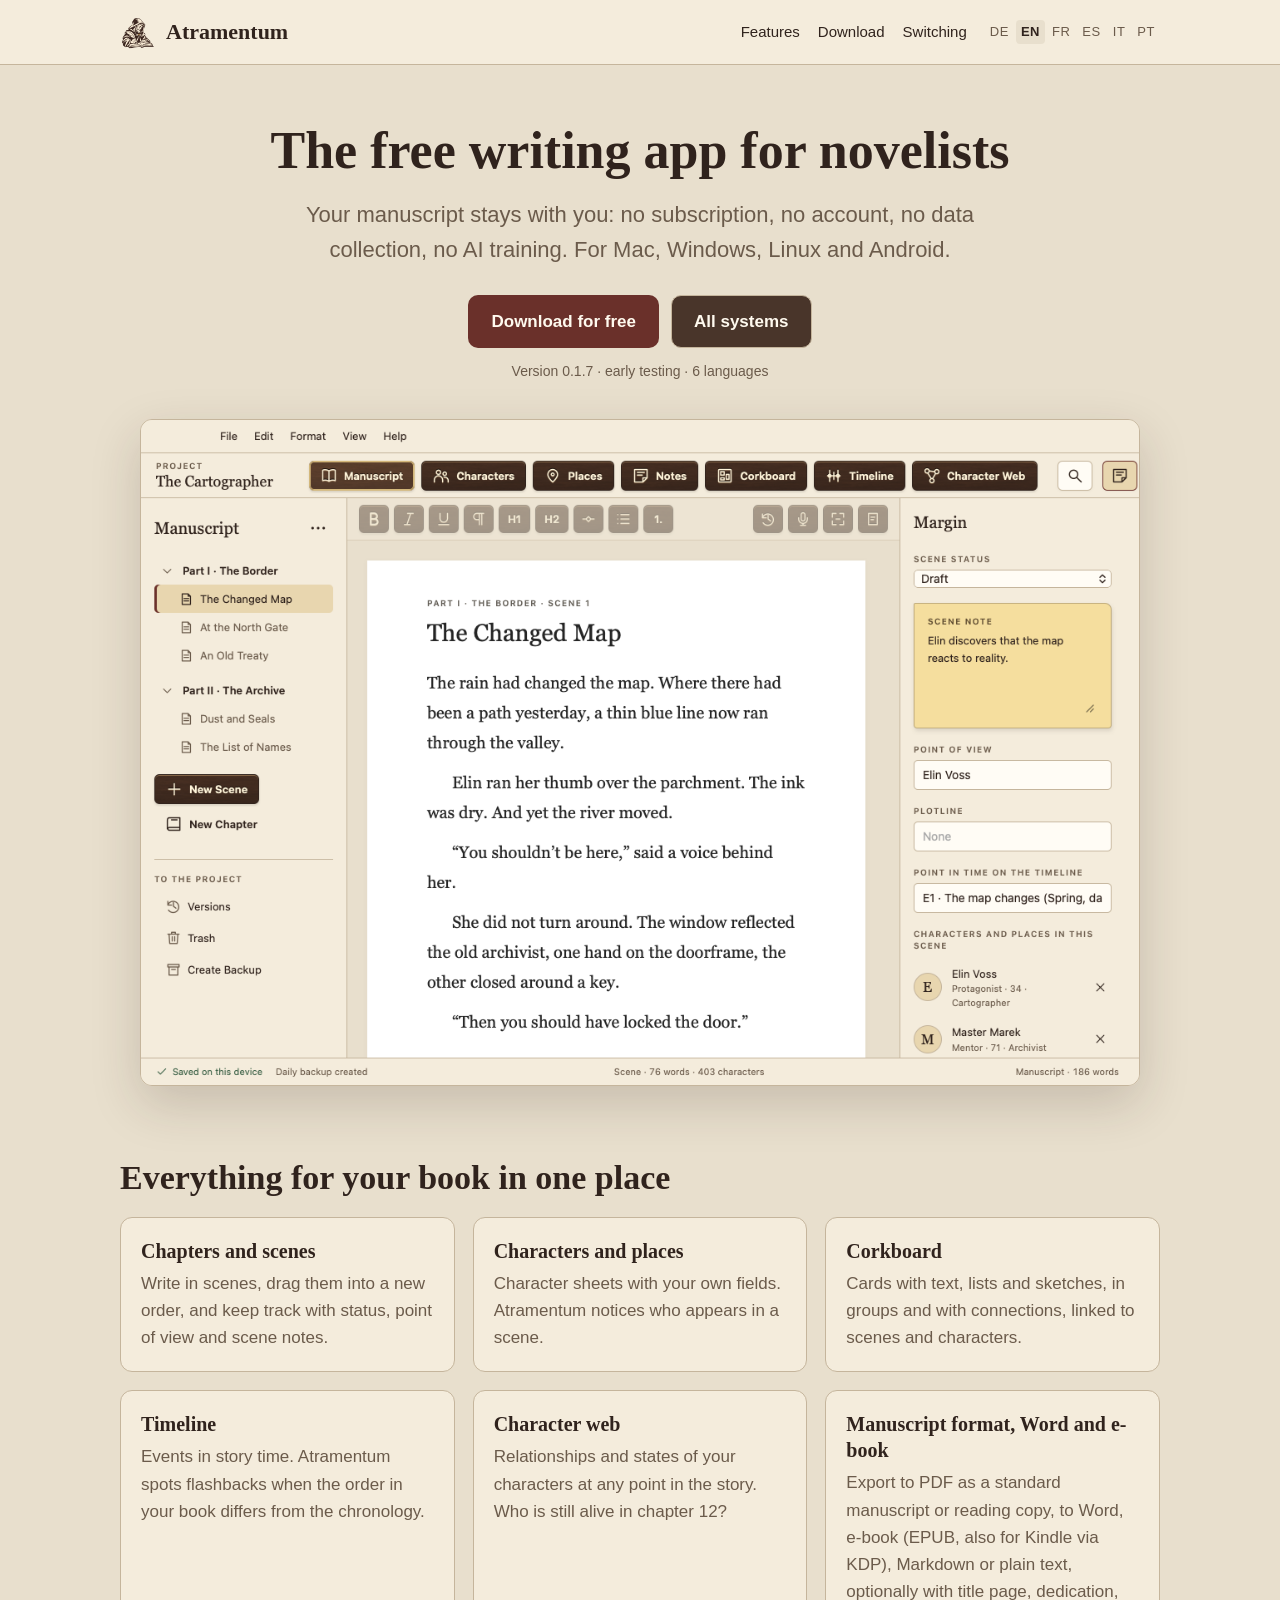
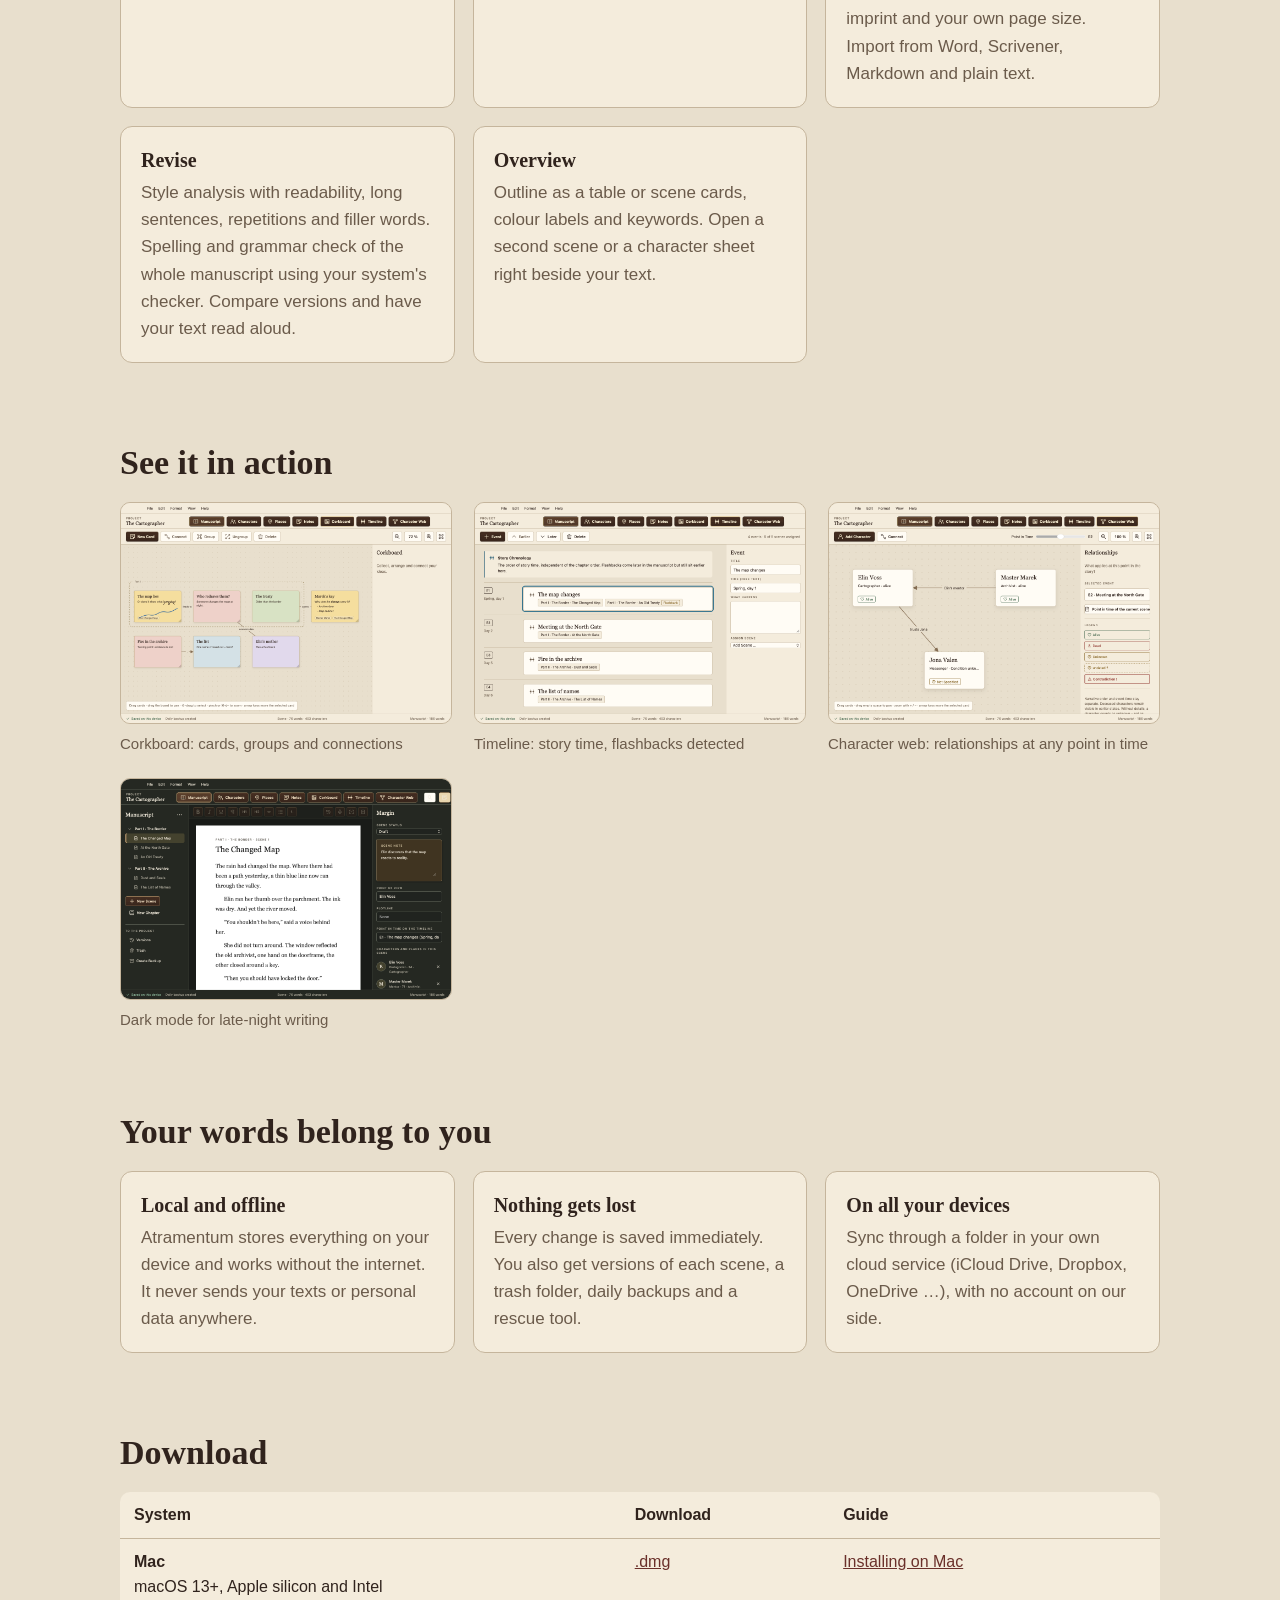
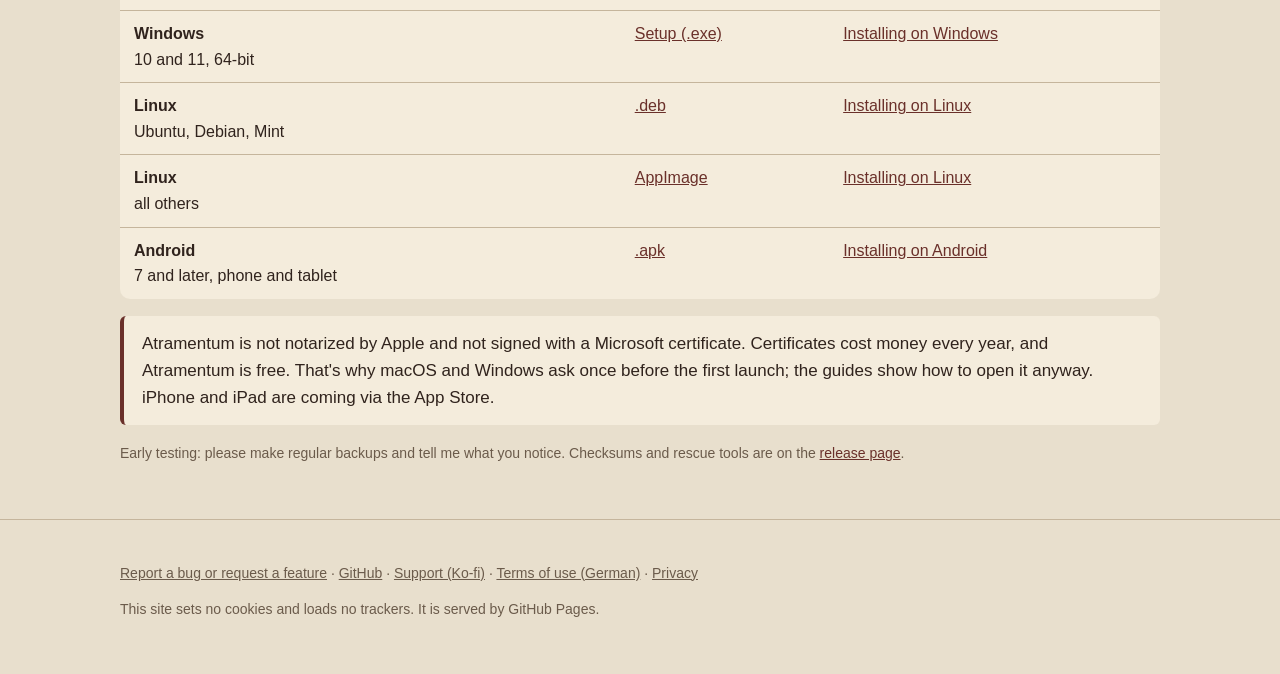
==== docs/en/index.html @ 3f804d1e "Webseite: Version 0.1.7" ====
<!doctype html>
<html lang="en">
<head>
<meta charset="utf-8">
<meta name="viewport" content="width=device-width, initial-scale=1">
<title>Atramentum – free novel-writing app for Mac, Windows, Linux and Android</title>
<meta name="description" content="Atramentum is a free writing app for novelists: chapters and scenes, characters, corkboard, timeline and character web. Offline, no subscription, no account. For Mac, Windows, Linux and Android.">
<link rel="canonical" href="https://sammielpadre.github.io/Atramentum/en/">
<link rel="alternate" hreflang="de" href="https://sammielpadre.github.io/Atramentum/">
<link rel="alternate" hreflang="en" href="https://sammielpadre.github.io/Atramentum/en/">
<link rel="alternate" hreflang="fr" href="https://sammielpadre.github.io/Atramentum/fr/">
<link rel="alternate" hreflang="es" href="https://sammielpadre.github.io/Atramentum/es/">
<link rel="alternate" hreflang="it" href="https://sammielpadre.github.io/Atramentum/it/">
<link rel="alternate" hreflang="pt" href="https://sammielpadre.github.io/Atramentum/pt/">
<link rel="alternate" hreflang="x-default" href="https://sammielpadre.github.io/Atramentum/en/">
<meta property="og:type" content="website">
<meta property="og:title" content="Atramentum – free novel-writing app">
<meta property="og:description" content="No subscription, no account, no data collection, no AI training. For Mac, Windows, Linux and Android.">
<meta property="og:image" content="https://sammielpadre.github.io/Atramentum/vorschau-en.png">
<meta property="og:url" content="https://sammielpadre.github.io/Atramentum/en/">
<meta name="twitter:card" content="summary_large_image">
<link rel="icon" type="image/png" href="../symbol.png">
<link rel="stylesheet" href="../seite.css">
<script type="application/ld+json">
{"@context":"https://schema.org","@type":"SoftwareApplication","name":"Atramentum","applicationCategory":"ProductivityApplication",
 "operatingSystem":"macOS, Windows, Linux, Android","offers":{"@type":"Offer","price":"0","priceCurrency":"USD"},
 "url":"https://sammielpadre.github.io/Atramentum/en/","inLanguage":["en","de","fr","es","pt","it"]}
</script>
</head>
<body>
<header class="kopf">
  <div class="huelle">
    <a class="marke" href="./"><img src="../symbol.png" alt="" width="36" height="36">Atramentum</a>
    <nav class="oben" aria-label="Main menu">
      <a href="#features">Features</a>
      <a href="#download">Download</a>
      <a href="alternative.html">Switching</a>
      <span class="sprachwahl" aria-label="Language"><a href="../" hreflang="de" lang="de" title="Deutsch">DE</a><a href="./" lang="en" title="English" aria-current="true">EN</a><a href="../fr/" hreflang="fr" lang="fr" title="Français">FR</a><a href="../es/" hreflang="es" lang="es" title="Español">ES</a><a href="../it/" hreflang="it" lang="it" title="Italiano">IT</a><a href="../pt/" hreflang="pt" lang="pt" title="Português">PT</a></span>
    </nav>
  </div>
</header>

<main>
  <div class="huelle held">
    <h1>The free writing app for novelists</h1>
    <p class="unterzeile">Your manuscript stays with you: no subscription, no account, no data collection, no AI training. For Mac, Windows, Linux and Android.</p>
    <div class="knoepfe">
      <a class="knopf haupt" href="https://github.com/SammiElPadre/Atramentum/releases/latest" data-hauptdownload="Download for {system}">Download for free</a>
      <a class="knopf" href="#download">All systems</a>
    </div>
    <p class="klein">Version <span data-version>0.1.7</span> · early testing · 6 languages<span data-downloads hidden> · <span data-zahl></span> downloads</span></p>
    <img class="bildschirm" src="../bilder/en/manuskript.png" width="1200" height="800" alt="Atramentum with chapters and scenes on the left, the text in the middle and scene details in the margin">
  </div>

  <section id="features">
    <div class="huelle">
      <h2>Everything for your book in one place</h2>
      <div class="raster">
        <div class="karte"><h3>Chapters and scenes</h3><p>Write in scenes, drag them into a new order, and keep track with status, point of view and scene notes.</p></div>
        <div class="karte"><h3>Characters and places</h3><p>Character sheets with your own fields. Atramentum notices who appears in a scene.</p></div>
        <div class="karte"><h3>Corkboard</h3><p>Cards with text, lists and sketches, in groups and with connections, linked to scenes and characters.</p></div>
        <div class="karte"><h3>Timeline</h3><p>Events in story time. Atramentum spots flashbacks when the order in your book differs from the chronology.</p></div>
        <div class="karte"><h3>Character web</h3><p>Relationships and states of your characters at any point in the story. Who is still alive in chapter 12?</p></div>
        <div class="karte"><h3>Manuscript format, Word and e-book</h3><p>Export to PDF as a standard manuscript or reading copy, to Word, e-book (EPUB, also for Kindle via KDP), Markdown or plain text, optionally with title page, dedication, imprint and your own page size. Import from Word, Scrivener, Markdown and plain text.</p></div>
        <div class="karte"><h3>Revise</h3><p>Style analysis with readability, long sentences, repetitions and filler words. Spelling and grammar check of the whole manuscript using your system's checker. Compare versions and have your text read aloud.</p></div>
        <div class="karte"><h3>Overview</h3><p>Outline as a table or scene cards, colour labels and keywords. Open a second scene or a character sheet right beside your text.</p></div>
      </div>
    </div>
  </section>

  <section>
    <div class="huelle">
      <h2>See it in action</h2>
      <div class="ansichten">
        <figure><img src="../bilder/en/pinnwand.png" width="1200" height="800" alt="Corkboard with coloured cards, a group and connections" loading="lazy"><figcaption>Corkboard: cards, groups and connections</figcaption></figure>
        <figure><img src="../bilder/en/zeitstrahl.png" width="1200" height="800" alt="Timeline with events and their scenes" loading="lazy"><figcaption>Timeline: story time, flashbacks detected</figcaption></figure>
        <figure><img src="../bilder/en/figurennetz.png" width="1200" height="800" alt="Character web with three characters and their relationships" loading="lazy"><figcaption>Character web: relationships at any point in time</figcaption></figure>
        <figure><img src="../bilder/en/manuskript-dunkel.png" width="1200" height="800" alt="Manuscript in dark mode" loading="lazy"><figcaption>Dark mode for late-night writing</figcaption></figure>
      </div>
    </div>
  </section>

  <section>
    <div class="huelle">
      <h2>Your words belong to you</h2>
      <div class="raster">
        <div class="karte"><h3>Local and offline</h3><p>Atramentum stores everything on your device and works without the internet. It never sends your texts or personal data anywhere.</p></div>
        <div class="karte"><h3>Nothing gets lost</h3><p>Every change is saved immediately. You also get versions of each scene, a trash folder, daily backups and a rescue tool.</p></div>
        <div class="karte"><h3>On all your devices</h3><p>Sync through a folder in your own cloud service (iCloud Drive, Dropbox, OneDrive …), with no account on our side.</p></div>
      </div>
    </div>
  </section>

  <section id="download">
    <div class="huelle">
      <h2>Download</h2>
      <div class="tabelle-huelle">
        <table>
          <thead><tr><th>System</th><th>Download</th><th>Guide</th></tr></thead>
          <tbody>
            <tr><td><strong>Mac</strong><br>macOS 13+, Apple silicon and Intel</td><td><a data-plattform="mac" href="https://github.com/SammiElPadre/Atramentum/releases/latest">.dmg</a></td><td><a href="https://github.com/SammiElPadre/Atramentum/blob/main/docs/Installation-Mac.en.txt">Installing on Mac</a></td></tr>
            <tr><td><strong>Windows</strong><br>10 and 11, 64-bit</td><td><a data-plattform="windows" href="https://github.com/SammiElPadre/Atramentum/releases/latest">Setup (.exe)</a></td><td><a href="https://github.com/SammiElPadre/Atramentum/blob/main/docs/Installation-Windows.en.txt">Installing on Windows</a></td></tr>
            <tr><td><strong>Linux</strong><br>Ubuntu, Debian, Mint</td><td><a data-plattform="linux-deb" href="https://github.com/SammiElPadre/Atramentum/releases/latest">.deb</a></td><td><a href="https://github.com/SammiElPadre/Atramentum/blob/main/docs/Installation-Linux.en.txt">Installing on Linux</a></td></tr>
            <tr><td><strong>Linux</strong><br>all others</td><td><a data-plattform="linux-appimage" href="https://github.com/SammiElPadre/Atramentum/releases/latest">AppImage</a></td><td><a href="https://github.com/SammiElPadre/Atramentum/blob/main/docs/Installation-Linux.en.txt">Installing on Linux</a></td></tr>
            <tr><td><strong>Android</strong><br>7 and later, phone and tablet</td><td><a data-plattform="android" href="https://github.com/SammiElPadre/Atramentum/releases/latest">.apk</a></td><td><a href="https://github.com/SammiElPadre/Atramentum/blob/main/docs/Installation-Android.en.txt">Installing on Android</a></td></tr>
          </tbody>
        </table>
      </div>
      <p class="hinweis">Atramentum is not notarized by Apple and not signed with a Microsoft certificate. Certificates cost money every year, and Atramentum is free. That's why macOS and Windows ask once before the first launch; the guides show how to open it anyway. iPhone and iPad are coming via the App Store.</p>
      <p class="klein">Early testing: please make regular backups and tell me what you notice. Checksums and rescue tools are on the <a href="https://github.com/SammiElPadre/Atramentum/releases/latest">release page</a>.</p>
    </div>
  </section>
</main>

<footer class="fuss">
  <div class="huelle">
    <p><a href="https://github.com/SammiElPadre/Atramentum/issues/new/choose">Report a bug or request a feature</a> · <a href="https://github.com/SammiElPadre/Atramentum/blob/main/README.en.md">GitHub</a> · <a href="https://ko-fi.com/sammielpadre">Support (Ko-fi)</a> · <a href="https://github.com/SammiElPadre/Atramentum/blob/main/LIZENZ.txt">Terms of use (German)</a> · <a href="privacy.html">Privacy</a></p>
    <p>This site sets no cookies and loads no trackers. It is served by GitHub Pages.</p>
  </div>
</footer>
<script src="../seite.js"></script>
</body>
</html>
---- docs/seite.css ----
/* Webseite von Atramentum: Farben wie in der App (tokens.css), keine externen Schriften oder Skripte. */
:root {
  --canvas: #E8DFCD; --surface: #F4ECDC; --ink: #30231D; --muted: #6B5B4B; --border: #C5B59C;
  --accent: #6A302A; --accent-text: #FFFAEF; --wood: #49352A; --wood-text: #FFFAEF; --paper: #FFFDF8;
  --serif: "Iowan Old Style", "Palatino Linotype", Palatino, "Book Antiqua", Georgia, serif;
  --sans: -apple-system, BlinkMacSystemFont, "Segoe UI", Roboto, "Helvetica Neue", Arial, sans-serif;
  color-scheme: light dark;
}
@media (prefers-color-scheme: dark) {
  :root {
    --canvas: #191B18; --surface: #252822; --ink: #EEE7D8; --muted: #B9B4A5; --border: #74796B;
    --accent: #E0B583; --accent-text: #272117; --wood: #36291F; --wood-text: #EEE7D8; --paper: #2B2E28;
  }
}
* { box-sizing: border-box; }
html { -webkit-text-size-adjust: 100%; }
body { margin: 0; background: var(--canvas); color: var(--ink); font: 17px/1.6 var(--sans); }
a { color: var(--accent); }
img { max-width: 100%; height: auto; display: block; }
.huelle { max-width: 1080px; margin: 0 auto; padding: 0 20px; }

header.kopf { background: var(--surface); border-bottom: 1px solid var(--border); }
header.kopf .huelle { display: flex; align-items: center; gap: 12px; min-height: 64px; flex-wrap: wrap; }
.marke { display: flex; align-items: center; gap: 10px; text-decoration: none; color: var(--ink); font: 600 22px var(--serif); margin-right: auto; }
.marke img { width: 36px; height: 36px; }
nav.oben { display: flex; gap: 18px; flex-wrap: wrap; font-size: 15px; }
nav.oben a { color: var(--ink); text-decoration: none; }
nav.oben a:hover { text-decoration: underline; }

.held { padding: 56px 0 32px; text-align: center; }
.held h1 { font: 600 clamp(32px, 6vw, 52px)/1.15 var(--serif); margin: 0 0 16px; }
.held .unterzeile { font-size: clamp(18px, 2.4vw, 22px); color: var(--muted); max-width: 760px; margin: 0 auto 28px; }
.knoepfe { display: flex; gap: 12px; justify-content: center; flex-wrap: wrap; }
.knopf { display: inline-flex; align-items: center; gap: 8px; padding: 12px 22px; border-radius: 10px; font-weight: 600;
  text-decoration: none; background: var(--wood); color: var(--wood-text); border: 1px solid var(--border); }
.knopf.haupt { background: var(--accent); color: var(--accent-text); border-color: transparent; }
.knopf:hover { filter: brightness(1.08); }
.klein { font-size: 14px; color: var(--muted); margin-top: 12px; }
.bildschirm { margin: 36px auto 0; max-width: 1000px; border-radius: 12px; overflow: hidden; border: 1px solid var(--border);
  box-shadow: 0 18px 50px rgba(48, 35, 29, 0.18); }

section { padding: 40px 0; }
h2 { font: 600 clamp(26px, 3.4vw, 34px)/1.2 var(--serif); margin: 0 0 18px; }
h3 { font: 600 20px/1.3 var(--serif); margin: 0 0 6px; }
.raster { display: grid; grid-template-columns: repeat(auto-fit, minmax(260px, 1fr)); gap: 18px; }
.karte { background: var(--surface); border: 1px solid var(--border); border-radius: 12px; padding: 20px; }
.karte p { margin: 0; color: var(--muted); }

.ansichten { display: grid; grid-template-columns: repeat(auto-fit, minmax(300px, 1fr)); gap: 22px; }
.ansichten figure { margin: 0; }
.ansichten img { border-radius: 10px; border: 1px solid var(--border); }
.ansichten figcaption { font-size: 15px; color: var(--muted); margin-top: 8px; }

.tabelle-huelle { overflow-x: auto; }
table { border-collapse: collapse; width: 100%; background: var(--surface); border-radius: 10px; overflow: hidden; font-size: 16px; }
th, td { text-align: left; padding: 10px 14px; border-bottom: 1px solid var(--border); vertical-align: top; }
th { font-weight: 600; }
tr:last-child td { border-bottom: 0; }

.hinweis { background: var(--surface); border-left: 4px solid var(--accent); padding: 14px 18px; border-radius: 6px; }
footer.fuss { border-top: 1px solid var(--border); padding: 28px 0 40px; font-size: 14px; color: var(--muted); }
footer.fuss a { color: var(--muted); }
@media (max-width: 600px) {
  .held { padding-top: 36px; }
  nav.oben { gap: 12px; }
}
/* Sprachwahl im Kopf: Kürzel, aktuelle Sprache hervorgehoben */
.sprachwahl { display: inline-flex; gap: 2px; }
nav.oben .sprachwahl a { font-size: 13px; letter-spacing: .04em; padding: 2px 5px; border-radius: 4px; color: var(--muted); }
nav.oben .sprachwahl a[aria-current] { color: var(--ink); font-weight: 600; background: var(--canvas); }
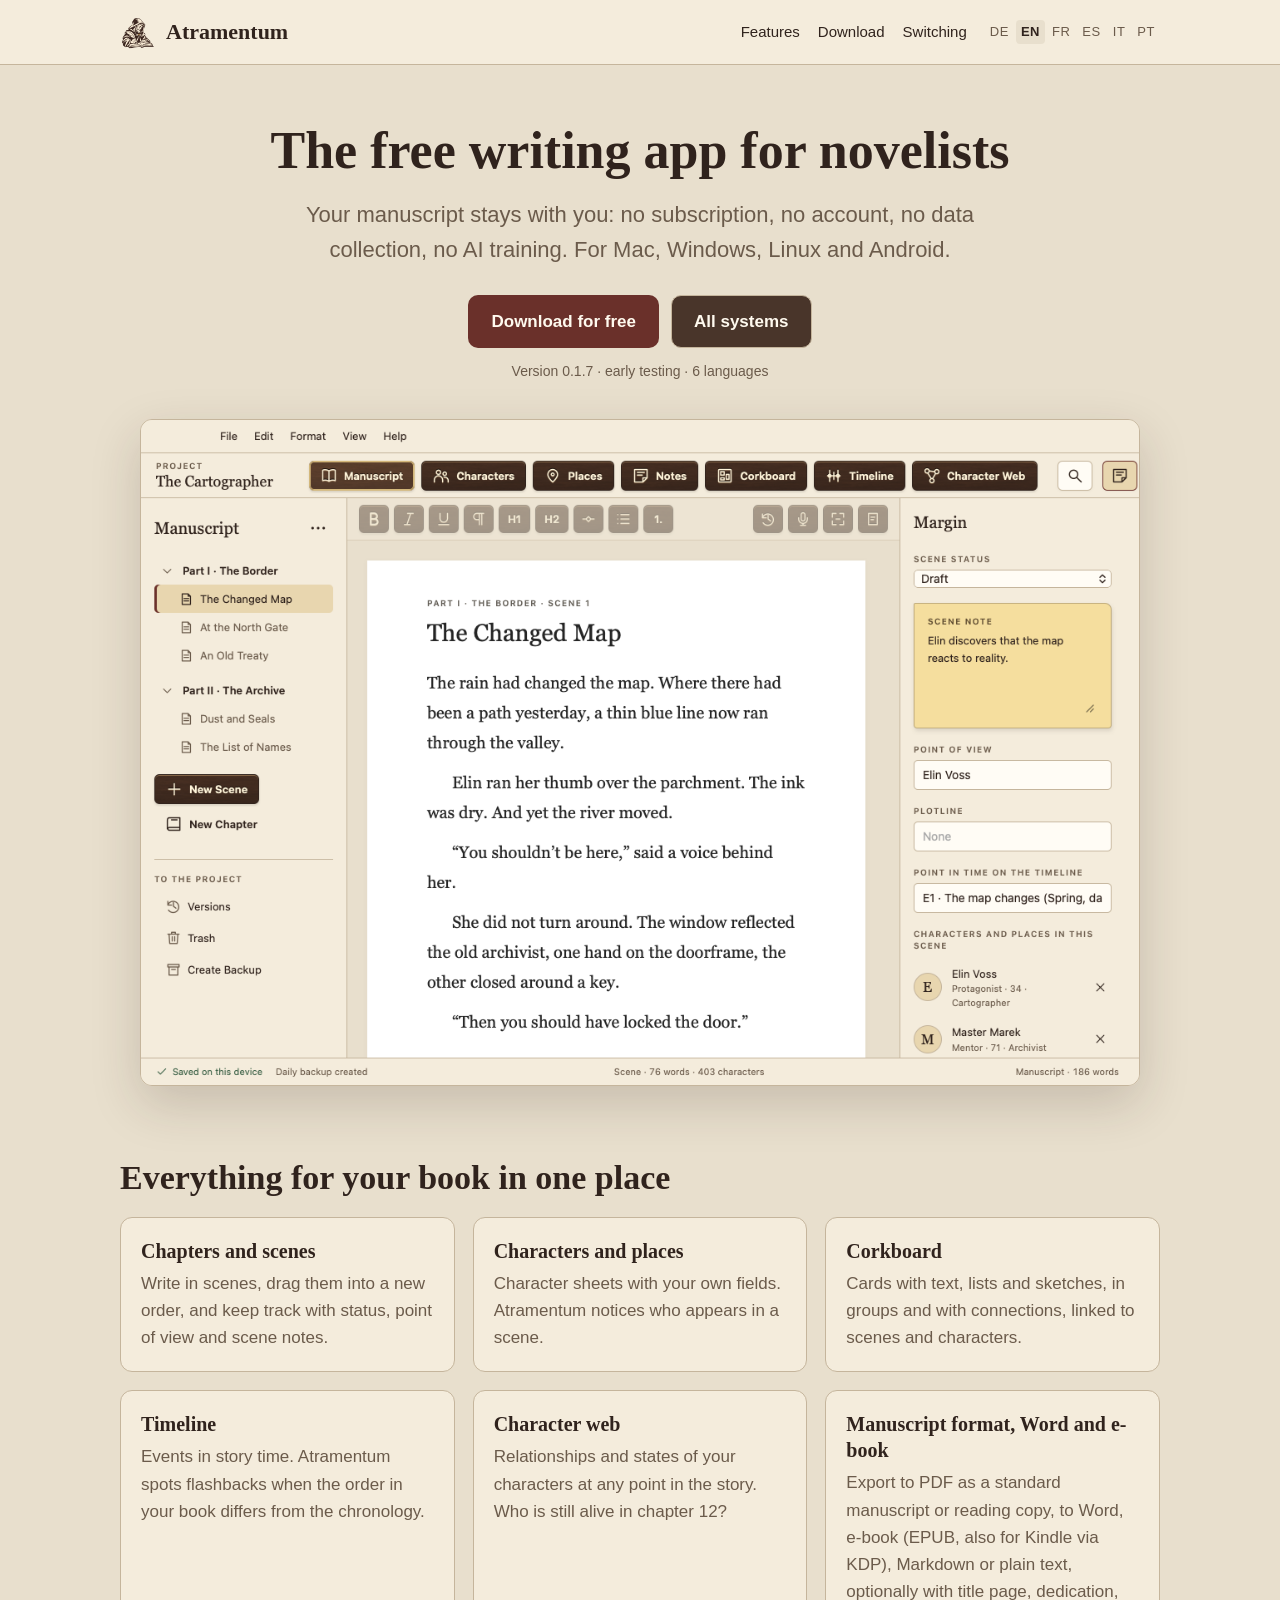
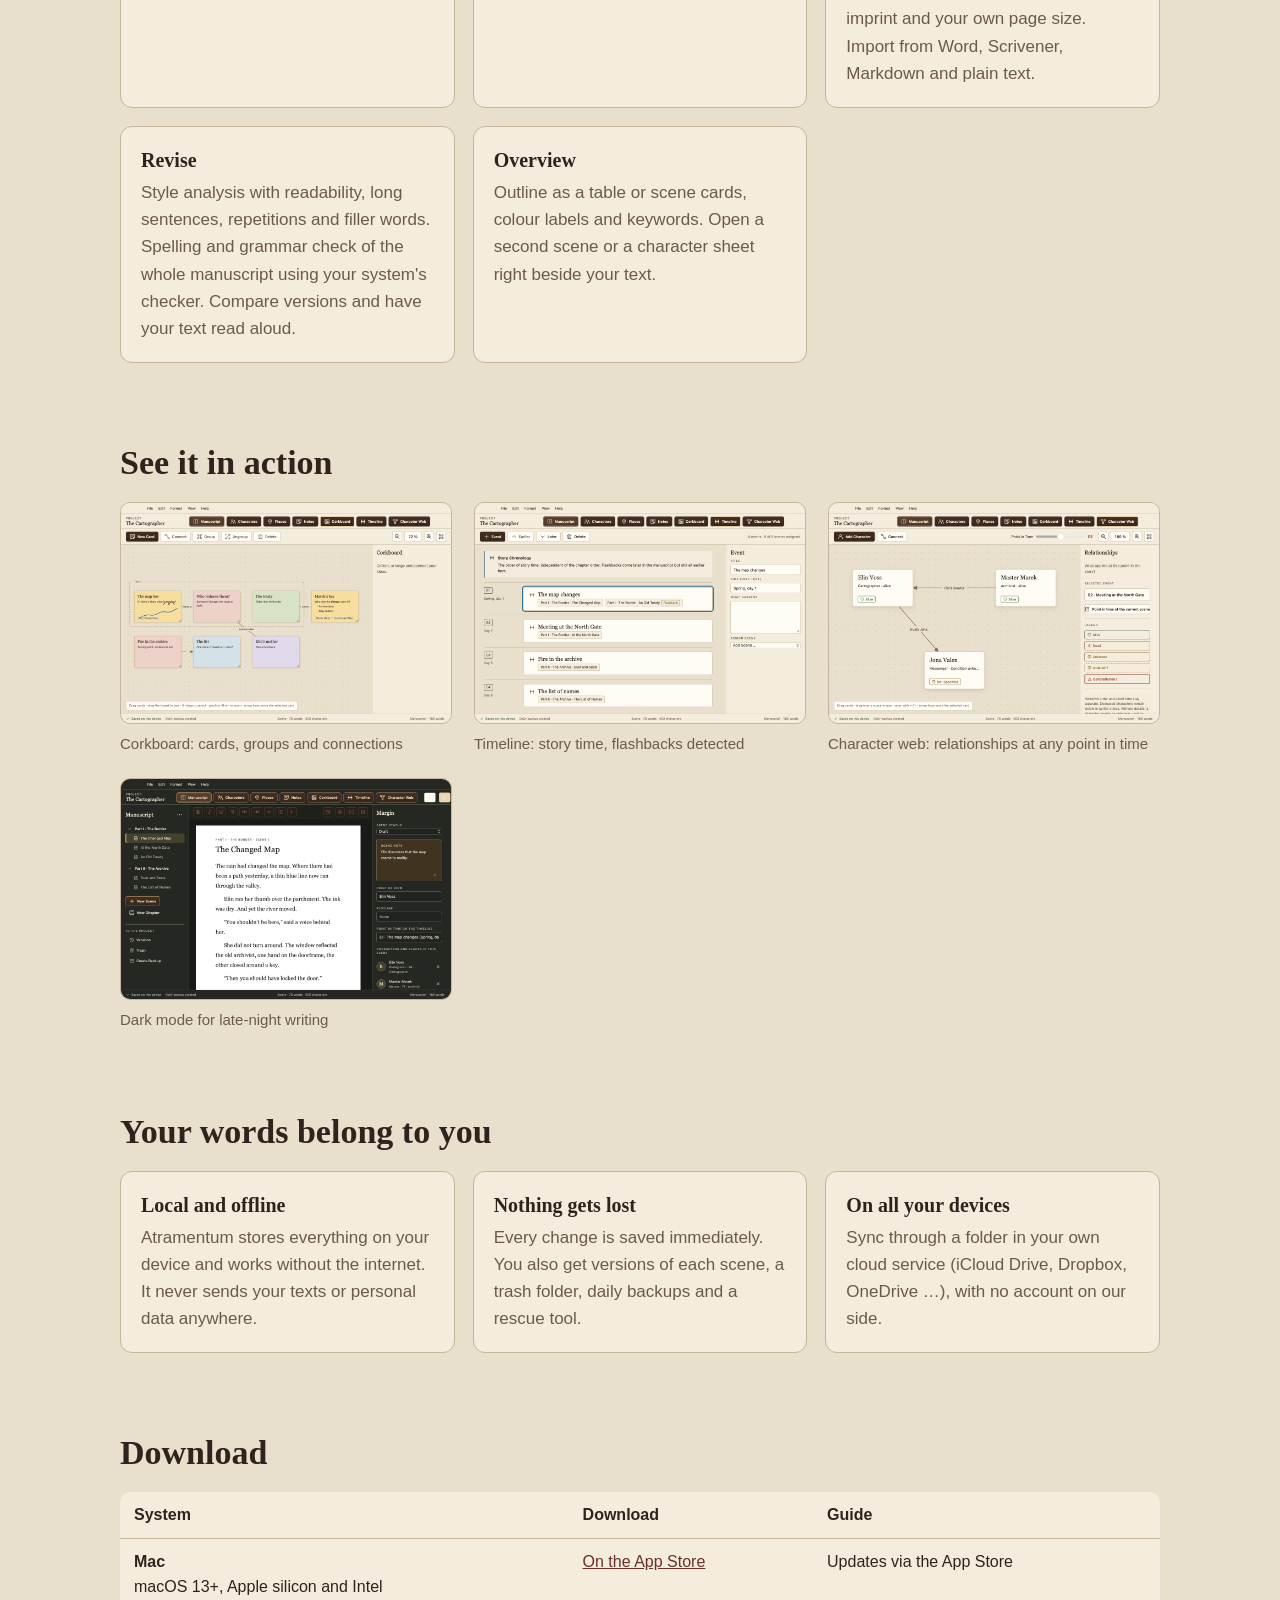
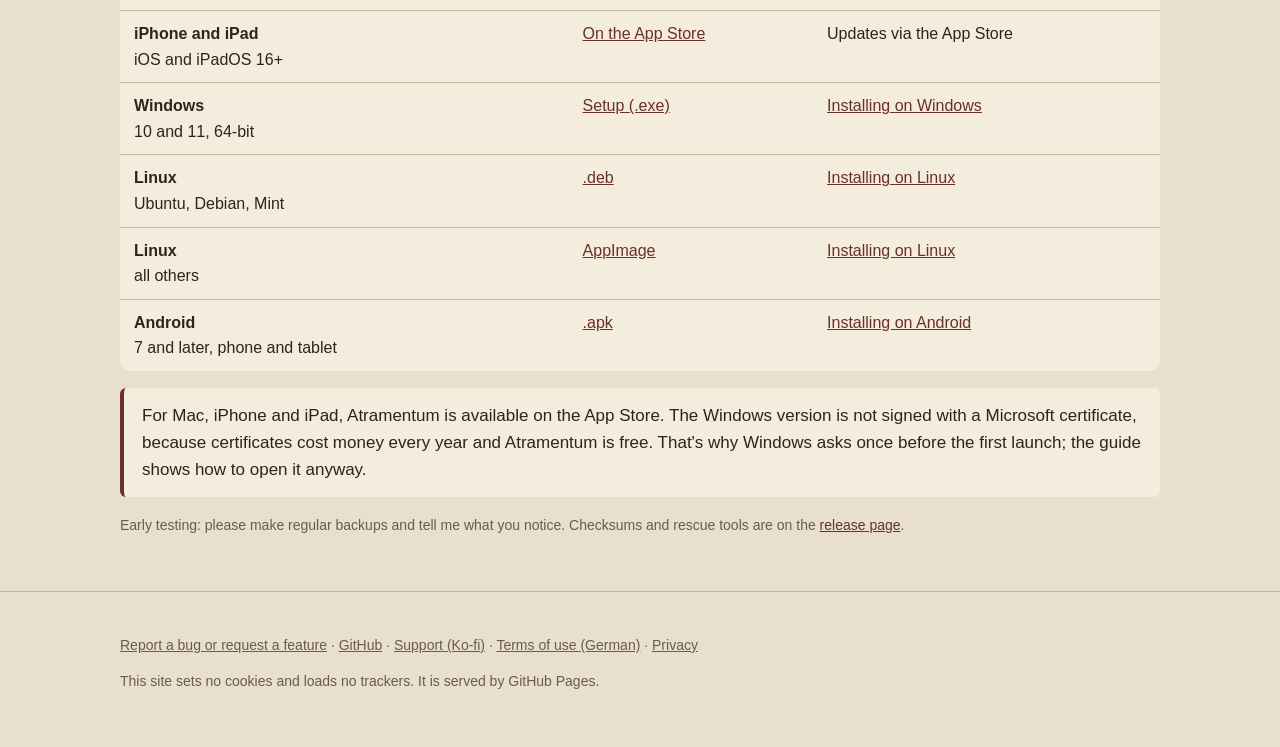
==== commit 714ff670: "Webseite: Mac, iPhone und iPad über den App Store; Hinweis zur Signatur nur noch Windows" ====
--- a/docs/en/index.html
+++ b/docs/en/index.html
@@ -98,7 +98,8 @@
         <table>
           <thead><tr><th>System</th><th>Download</th><th>Guide</th></tr></thead>
           <tbody>
-            <tr><td><strong>Mac</strong><br>macOS 13+, Apple silicon and Intel</td><td><a data-plattform="mac" href="https://github.com/SammiElPadre/Atramentum/releases/latest">.dmg</a></td><td><a href="https://github.com/SammiElPadre/Atramentum/blob/main/docs/Installation-Mac.en.txt">Installing on Mac</a></td></tr>
+            <tr><td><strong>Mac</strong><br>macOS 13+, Apple silicon and Intel</td><td><a href="https://apps.apple.com/app/id6834542214">On the App Store</a></td><td>Updates via the App Store</td></tr>
+            <tr><td><strong>iPhone and iPad</strong><br>iOS and iPadOS 16+</td><td><a href="https://apps.apple.com/app/id6834542214">On the App Store</a></td><td>Updates via the App Store</td></tr>
             <tr><td><strong>Windows</strong><br>10 and 11, 64-bit</td><td><a data-plattform="windows" href="https://github.com/SammiElPadre/Atramentum/releases/latest">Setup (.exe)</a></td><td><a href="https://github.com/SammiElPadre/Atramentum/blob/main/docs/Installation-Windows.en.txt">Installing on Windows</a></td></tr>
             <tr><td><strong>Linux</strong><br>Ubuntu, Debian, Mint</td><td><a data-plattform="linux-deb" href="https://github.com/SammiElPadre/Atramentum/releases/latest">.deb</a></td><td><a href="https://github.com/SammiElPadre/Atramentum/blob/main/docs/Installation-Linux.en.txt">Installing on Linux</a></td></tr>
             <tr><td><strong>Linux</strong><br>all others</td><td><a data-plattform="linux-appimage" href="https://github.com/SammiElPadre/Atramentum/releases/latest">AppImage</a></td><td><a href="https://github.com/SammiElPadre/Atramentum/blob/main/docs/Installation-Linux.en.txt">Installing on Linux</a></td></tr>
@@ -106,7 +107,7 @@
           </tbody>
         </table>
       </div>
-      <p class="hinweis">Atramentum is not notarized by Apple and not signed with a Microsoft certificate. Certificates cost money every year, and Atramentum is free. That's why macOS and Windows ask once before the first launch; the guides show how to open it anyway. iPhone and iPad are coming via the App Store.</p>
+      <p class="hinweis">For Mac, iPhone and iPad, Atramentum is available on the App Store. The Windows version is not signed with a Microsoft certificate, because certificates cost money every year and Atramentum is free. That's why Windows asks once before the first launch; the guide shows how to open it anyway.</p>
       <p class="klein">Early testing: please make regular backups and tell me what you notice. Checksums and rescue tools are on the <a href="https://github.com/SammiElPadre/Atramentum/releases/latest">release page</a>.</p>
     </div>
   </section>
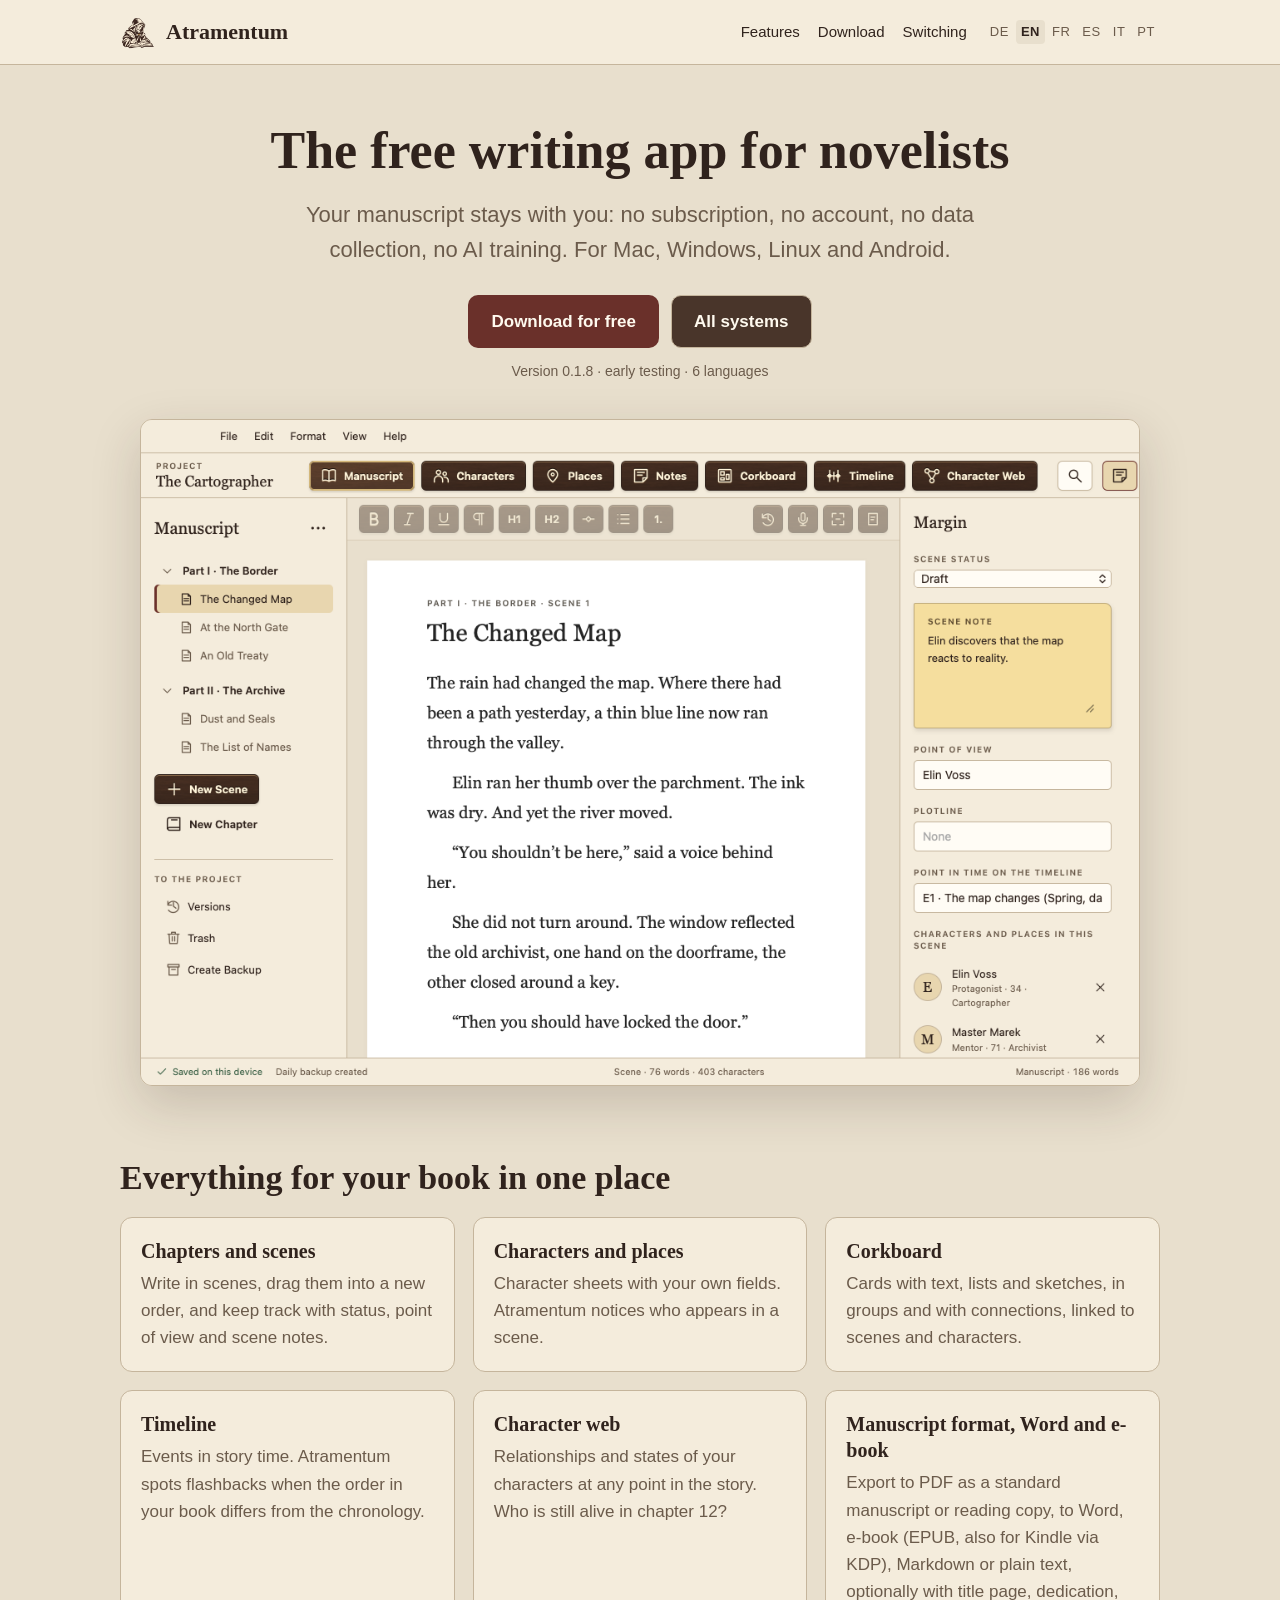
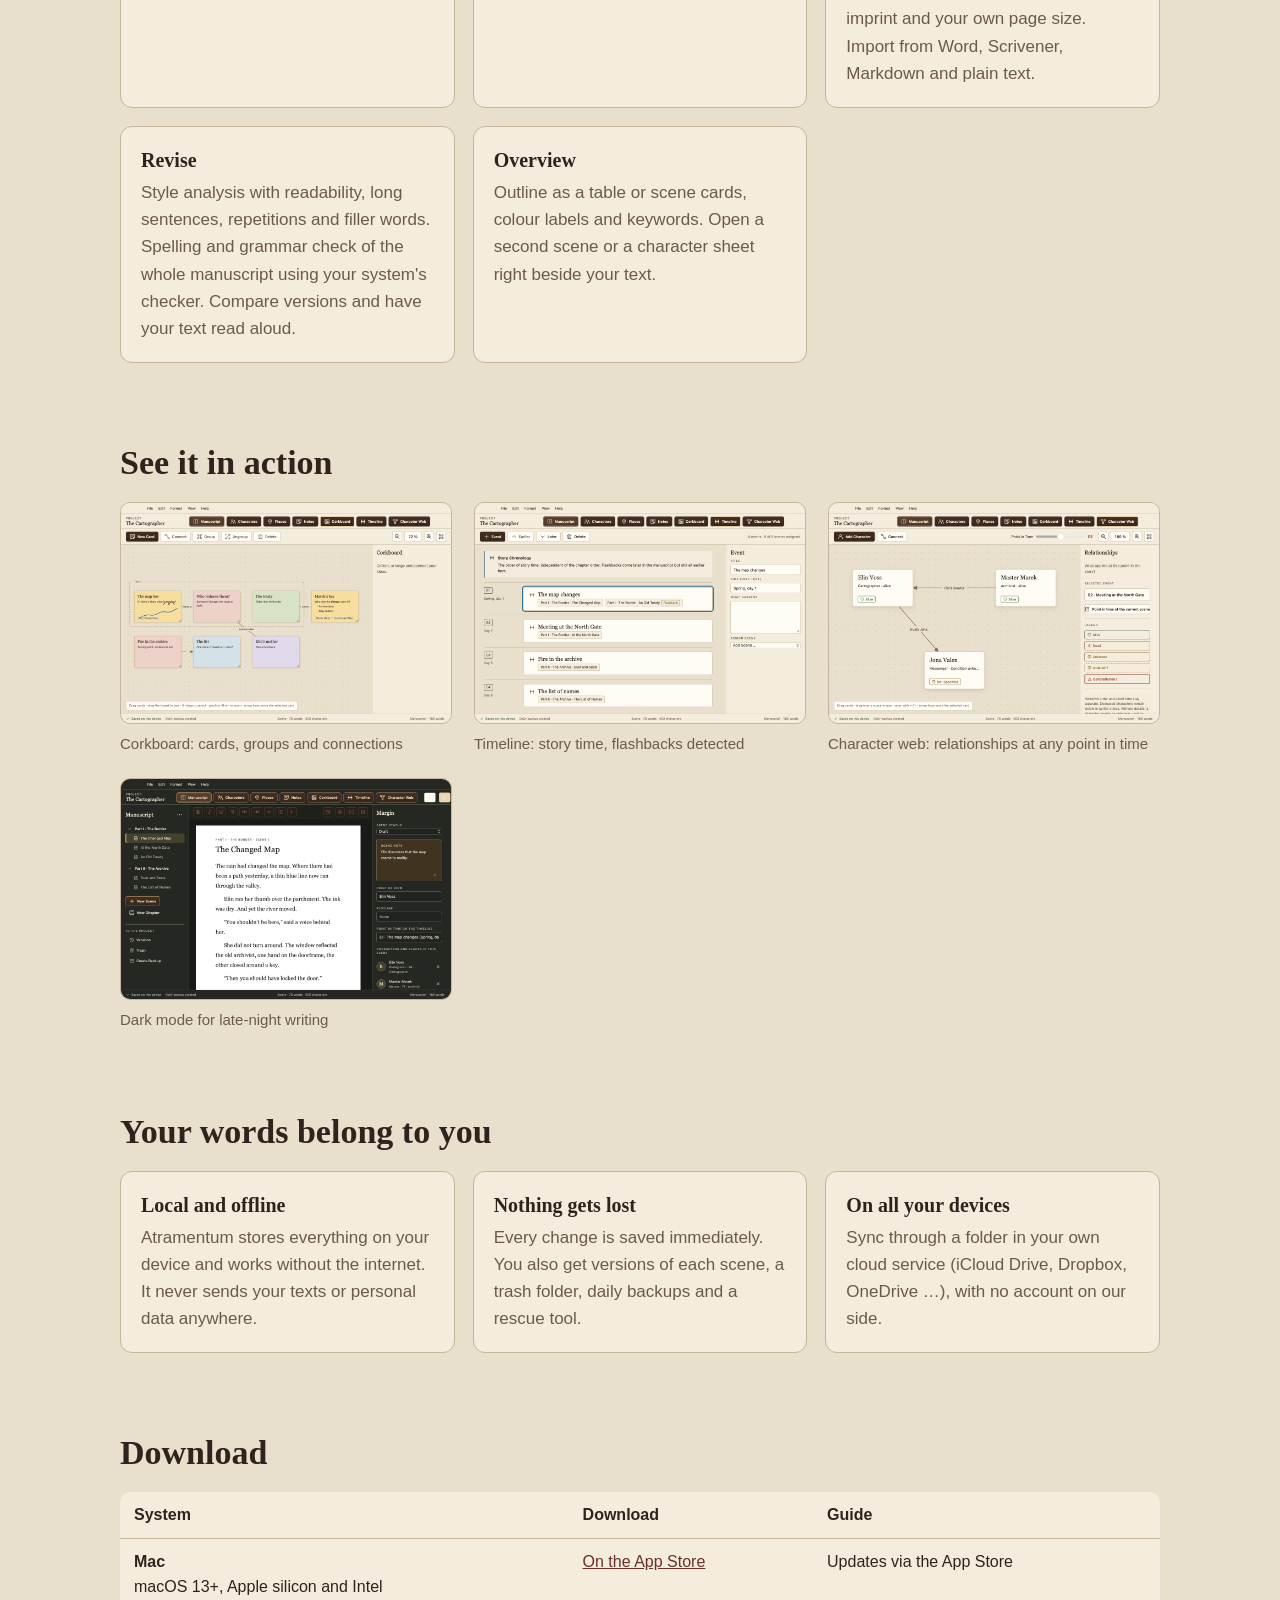
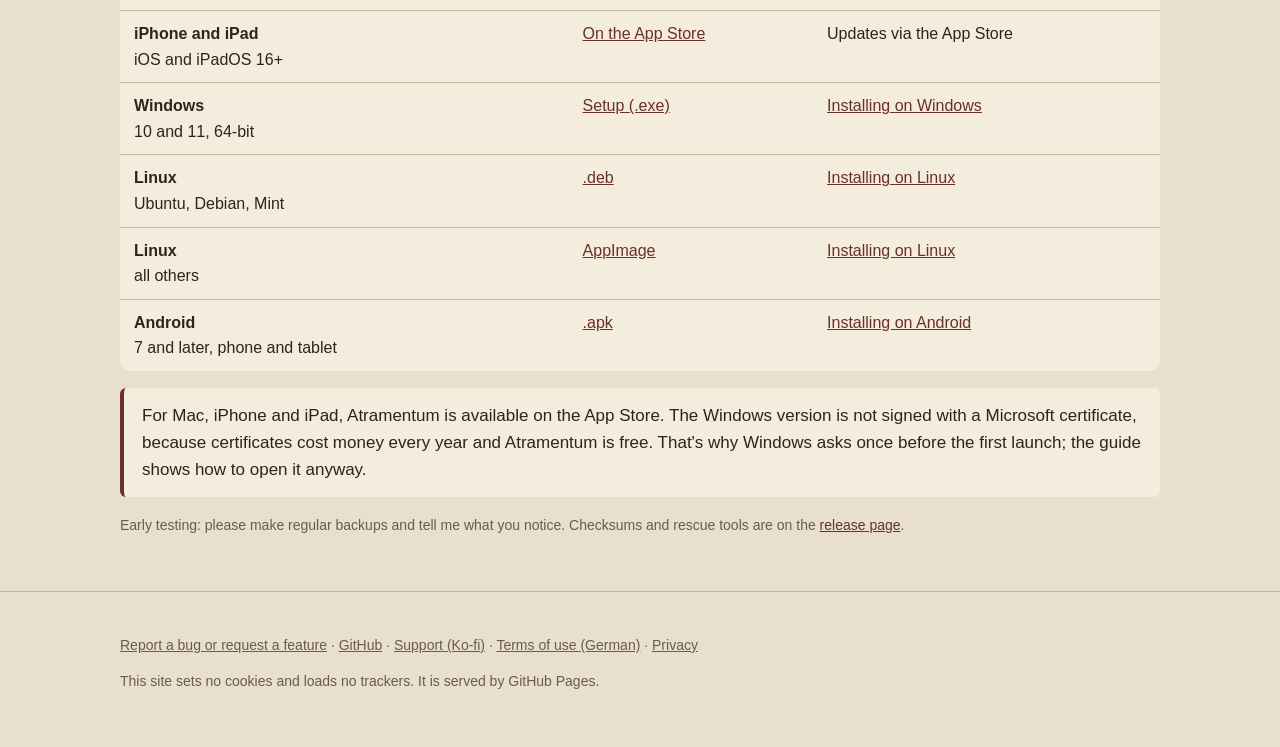
==== commit e632c204: "Webseite: Version 0.1.8" ====
--- a/docs/en/index.html
+++ b/docs/en/index.html
@@ -48,7 +48,7 @@
       <a class="knopf haupt" href="https://github.com/SammiElPadre/Atramentum/releases/latest" data-hauptdownload="Download for {system}">Download for free</a>
       <a class="knopf" href="#download">All systems</a>
     </div>
-    <p class="klein">Version <span data-version>0.1.7</span> · early testing · 6 languages<span data-downloads hidden> · <span data-zahl></span> downloads</span></p>
+    <p class="klein">Version <span data-version>0.1.8</span> · early testing · 6 languages<span data-downloads hidden> · <span data-zahl></span> downloads</span></p>
     <img class="bildschirm" src="../bilder/en/manuskript.png" width="1200" height="800" alt="Atramentum with chapters and scenes on the left, the text in the middle and scene details in the margin">
   </div>
 
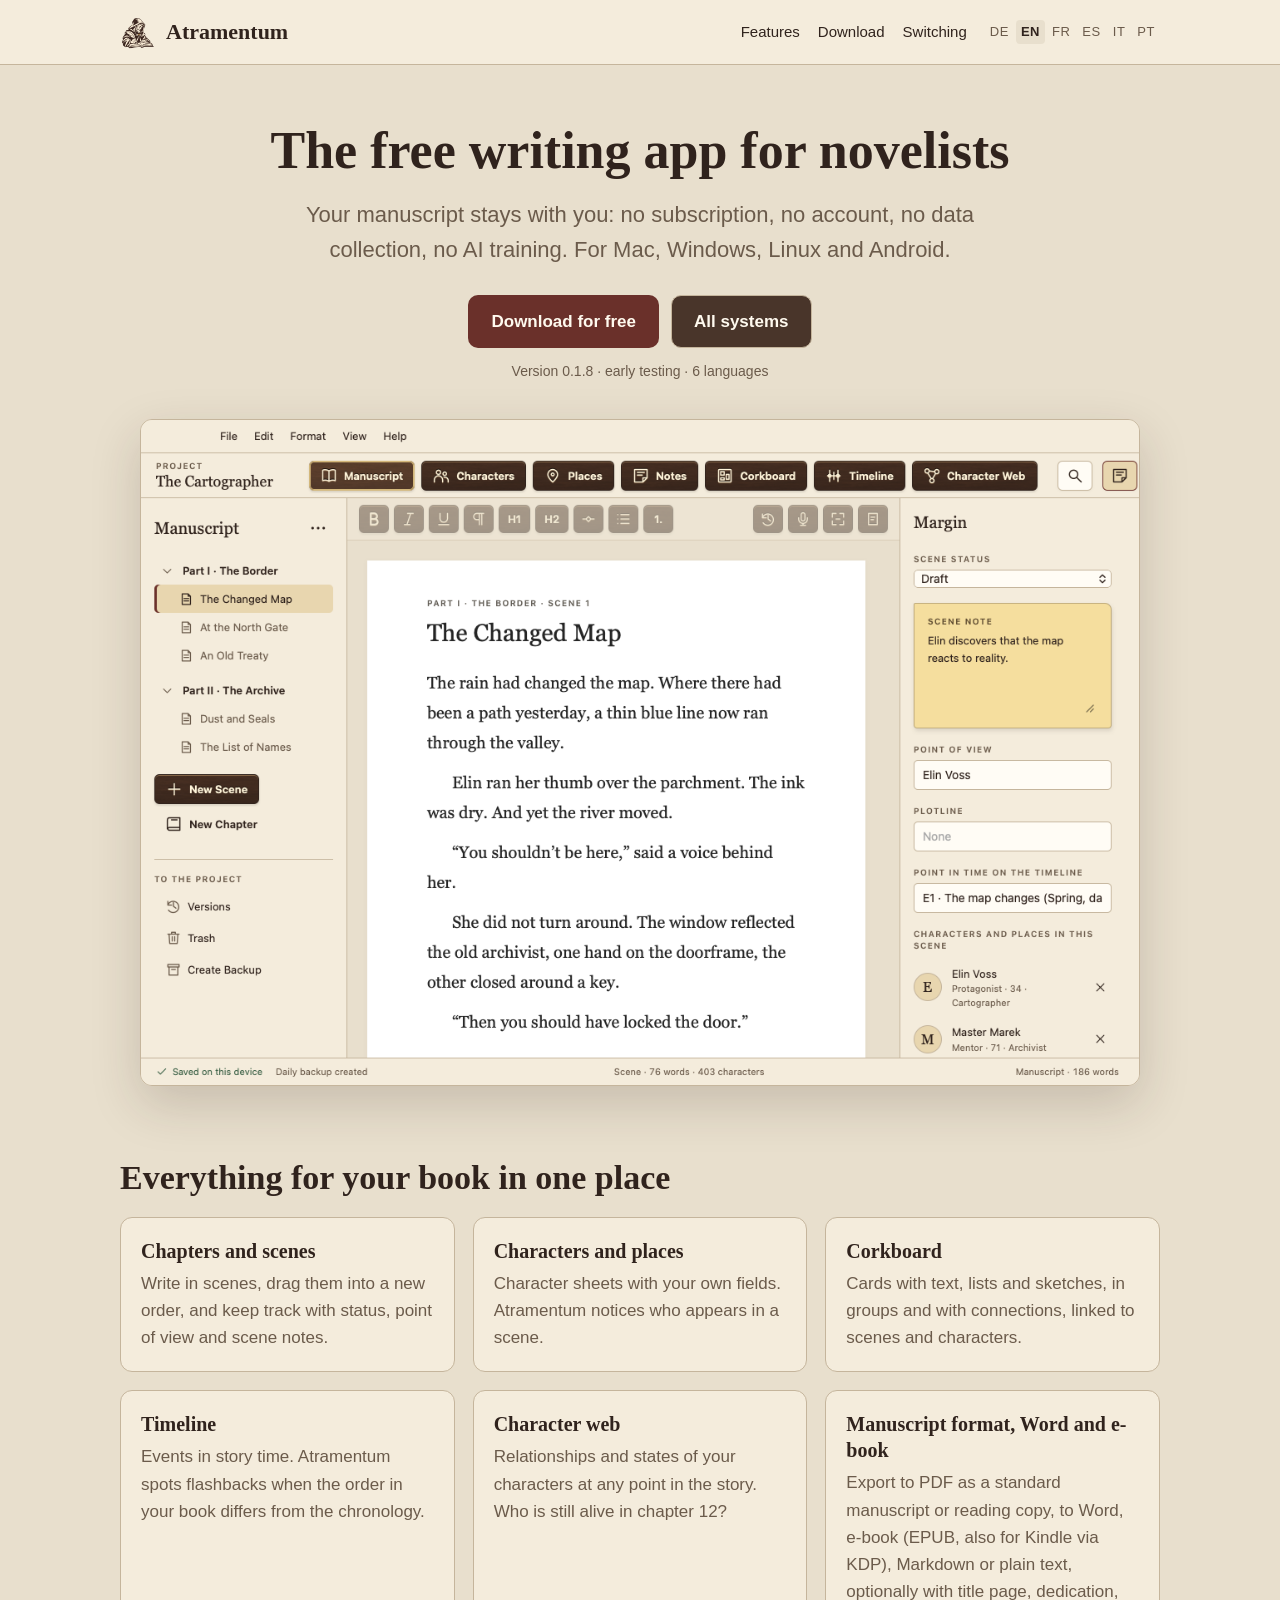
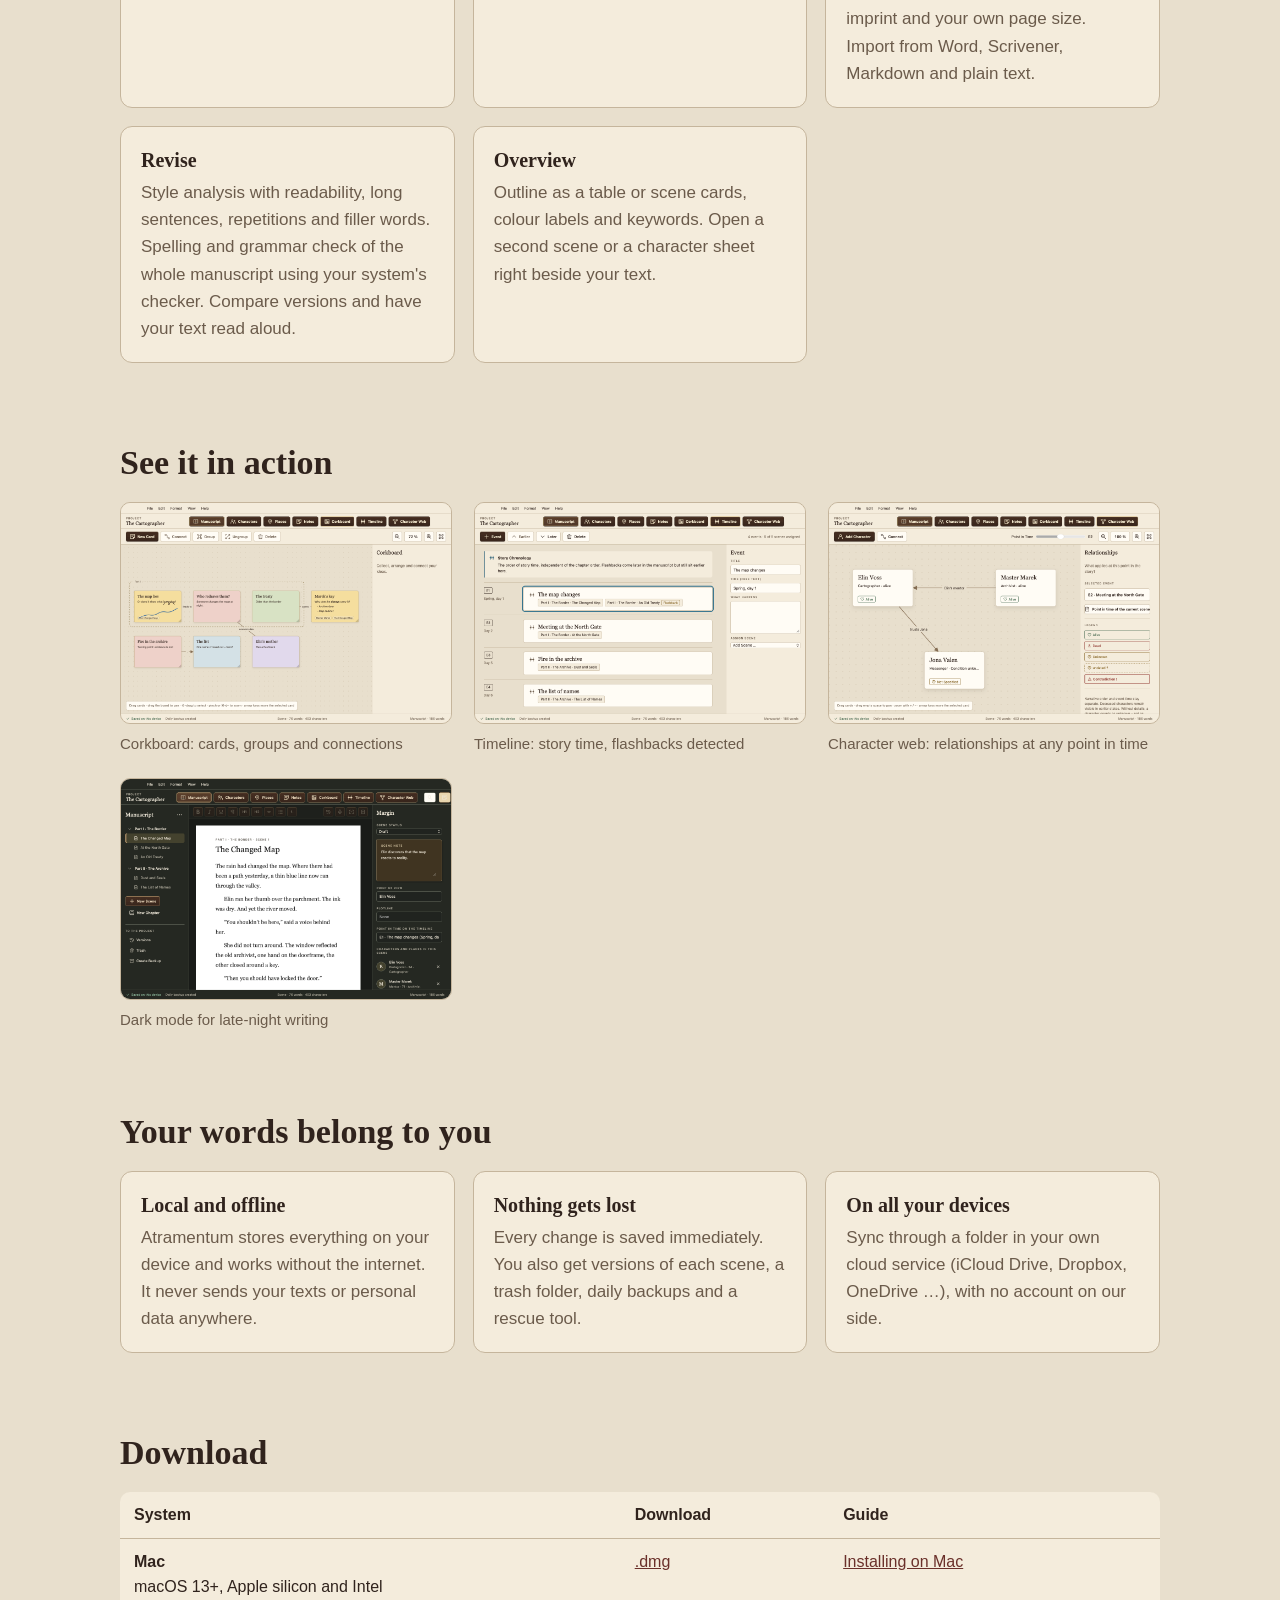
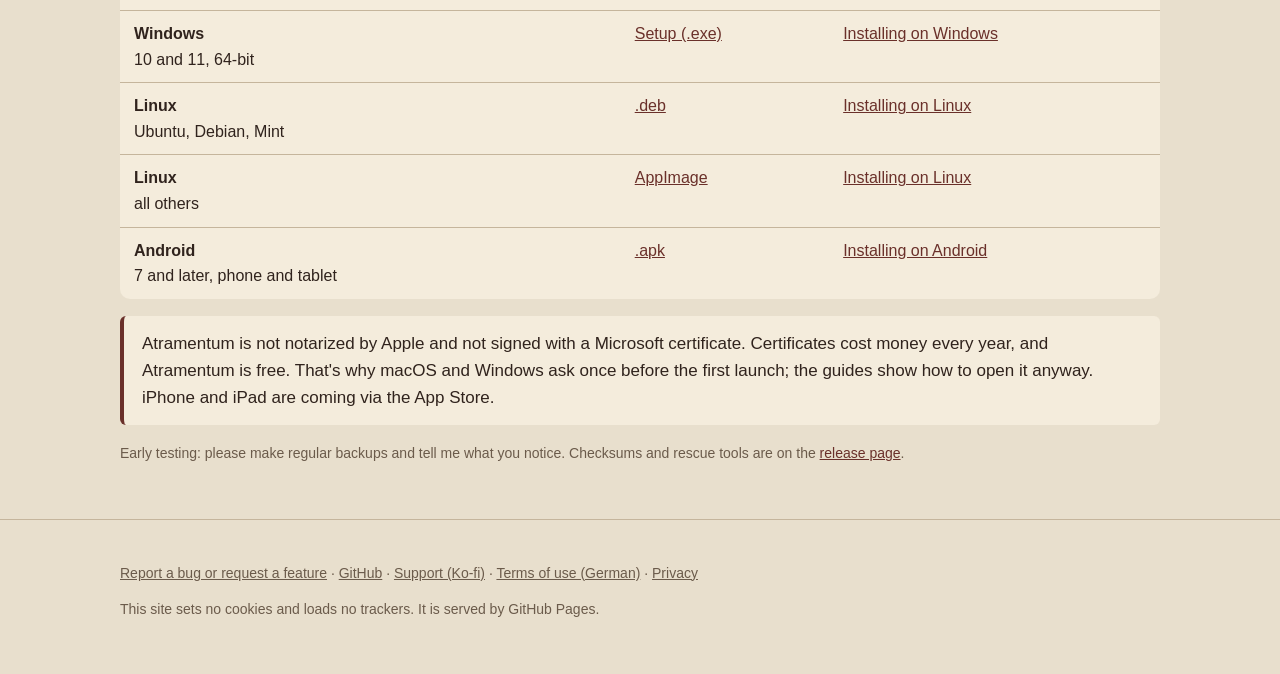
==== commit 6279ce43: "Webseite: Version 0.1.8" ====
--- a/docs/en/index.html
+++ b/docs/en/index.html
@@ -98,8 +98,7 @@
         <table>
           <thead><tr><th>System</th><th>Download</th><th>Guide</th></tr></thead>
           <tbody>
-            <tr><td><strong>Mac</strong><br>macOS 13+, Apple silicon and Intel</td><td><a href="https://apps.apple.com/app/id6834542214">On the App Store</a></td><td>Updates via the App Store</td></tr>
-            <tr><td><strong>iPhone and iPad</strong><br>iOS and iPadOS 16+</td><td><a href="https://apps.apple.com/app/id6834542214">On the App Store</a></td><td>Updates via the App Store</td></tr>
+            <tr><td><strong>Mac</strong><br>macOS 13+, Apple silicon and Intel</td><td><a data-plattform="mac" href="https://github.com/SammiElPadre/Atramentum/releases/latest">.dmg</a></td><td><a href="https://github.com/SammiElPadre/Atramentum/blob/main/docs/Installation-Mac.en.txt">Installing on Mac</a></td></tr>
             <tr><td><strong>Windows</strong><br>10 and 11, 64-bit</td><td><a data-plattform="windows" href="https://github.com/SammiElPadre/Atramentum/releases/latest">Setup (.exe)</a></td><td><a href="https://github.com/SammiElPadre/Atramentum/blob/main/docs/Installation-Windows.en.txt">Installing on Windows</a></td></tr>
             <tr><td><strong>Linux</strong><br>Ubuntu, Debian, Mint</td><td><a data-plattform="linux-deb" href="https://github.com/SammiElPadre/Atramentum/releases/latest">.deb</a></td><td><a href="https://github.com/SammiElPadre/Atramentum/blob/main/docs/Installation-Linux.en.txt">Installing on Linux</a></td></tr>
             <tr><td><strong>Linux</strong><br>all others</td><td><a data-plattform="linux-appimage" href="https://github.com/SammiElPadre/Atramentum/releases/latest">AppImage</a></td><td><a href="https://github.com/SammiElPadre/Atramentum/blob/main/docs/Installation-Linux.en.txt">Installing on Linux</a></td></tr>
@@ -107,7 +106,7 @@
           </tbody>
         </table>
       </div>
-      <p class="hinweis">For Mac, iPhone and iPad, Atramentum is available on the App Store. The Windows version is not signed with a Microsoft certificate, because certificates cost money every year and Atramentum is free. That's why Windows asks once before the first launch; the guide shows how to open it anyway.</p>
+      <p class="hinweis">Atramentum is not notarized by Apple and not signed with a Microsoft certificate. Certificates cost money every year, and Atramentum is free. That's why macOS and Windows ask once before the first launch; the guides show how to open it anyway. iPhone and iPad are coming via the App Store.</p>
       <p class="klein">Early testing: please make regular backups and tell me what you notice. Checksums and rescue tools are on the <a href="https://github.com/SammiElPadre/Atramentum/releases/latest">release page</a>.</p>
     </div>
   </section>
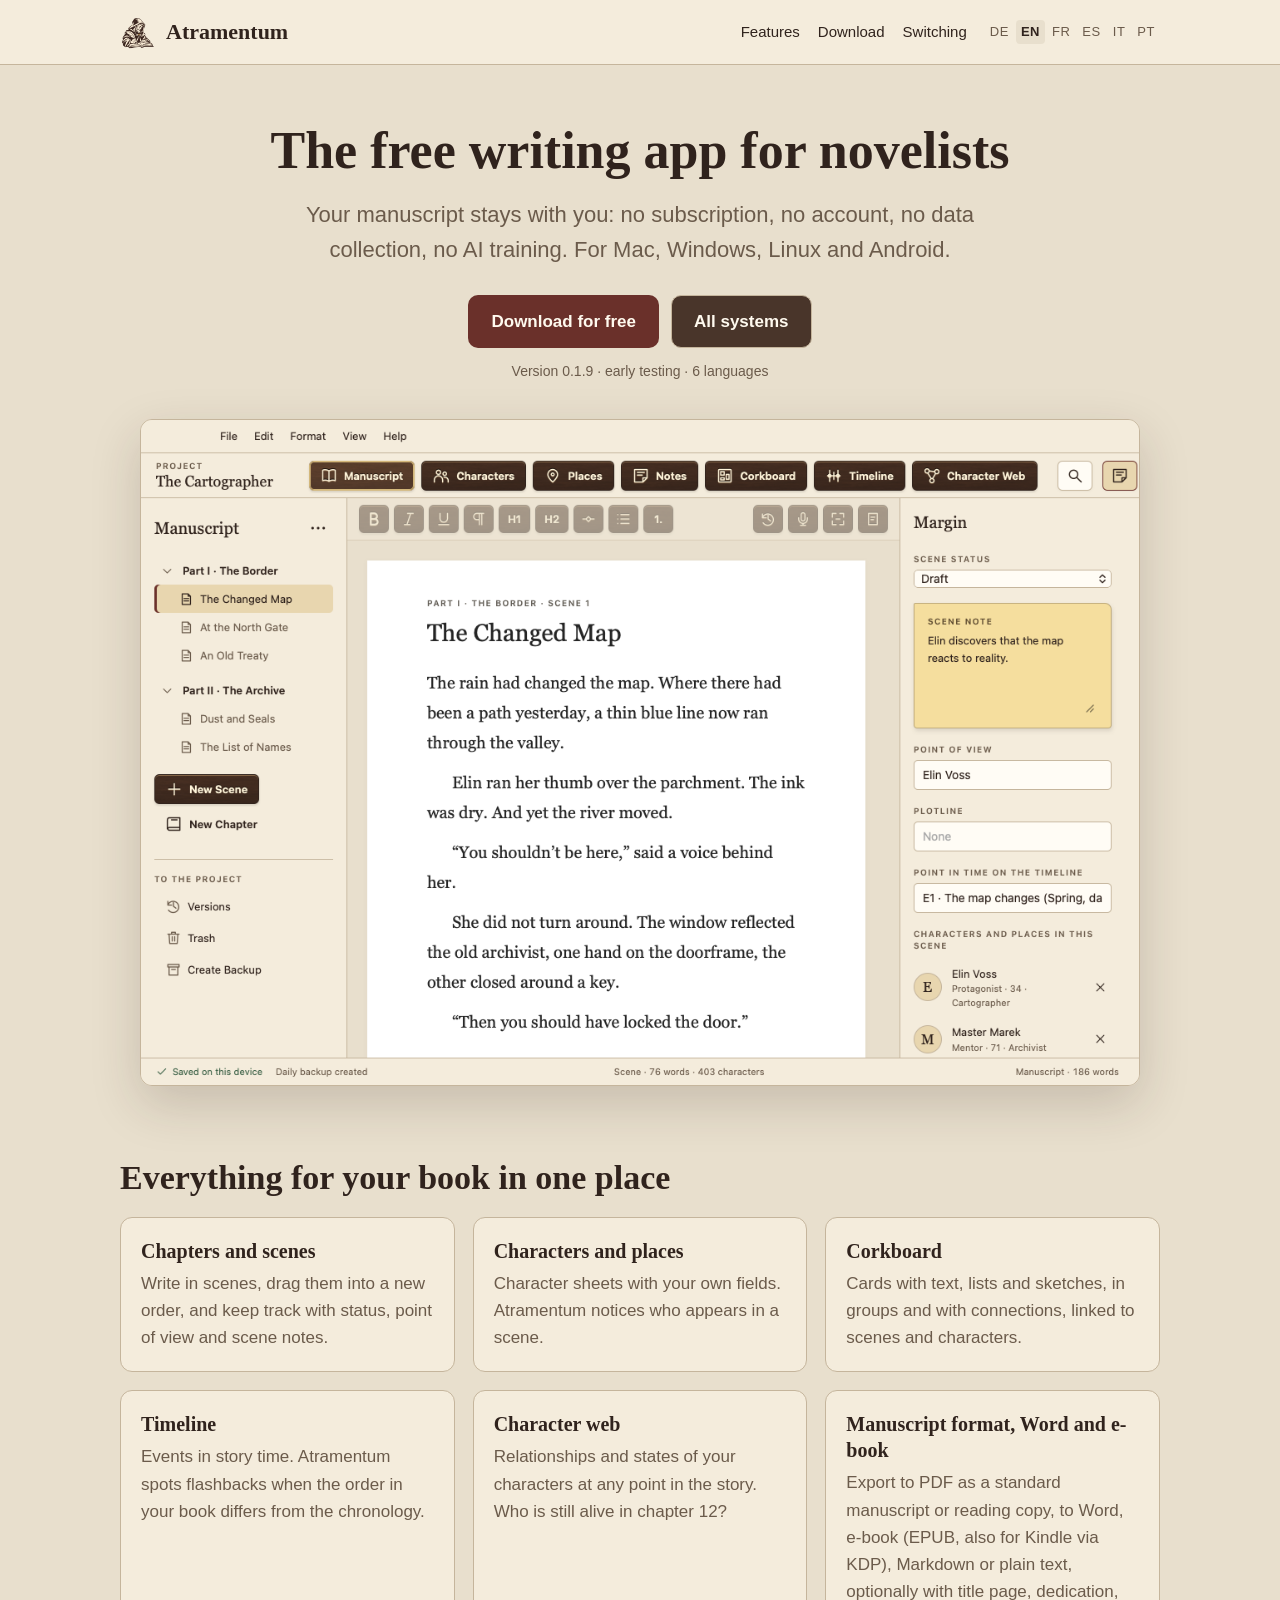
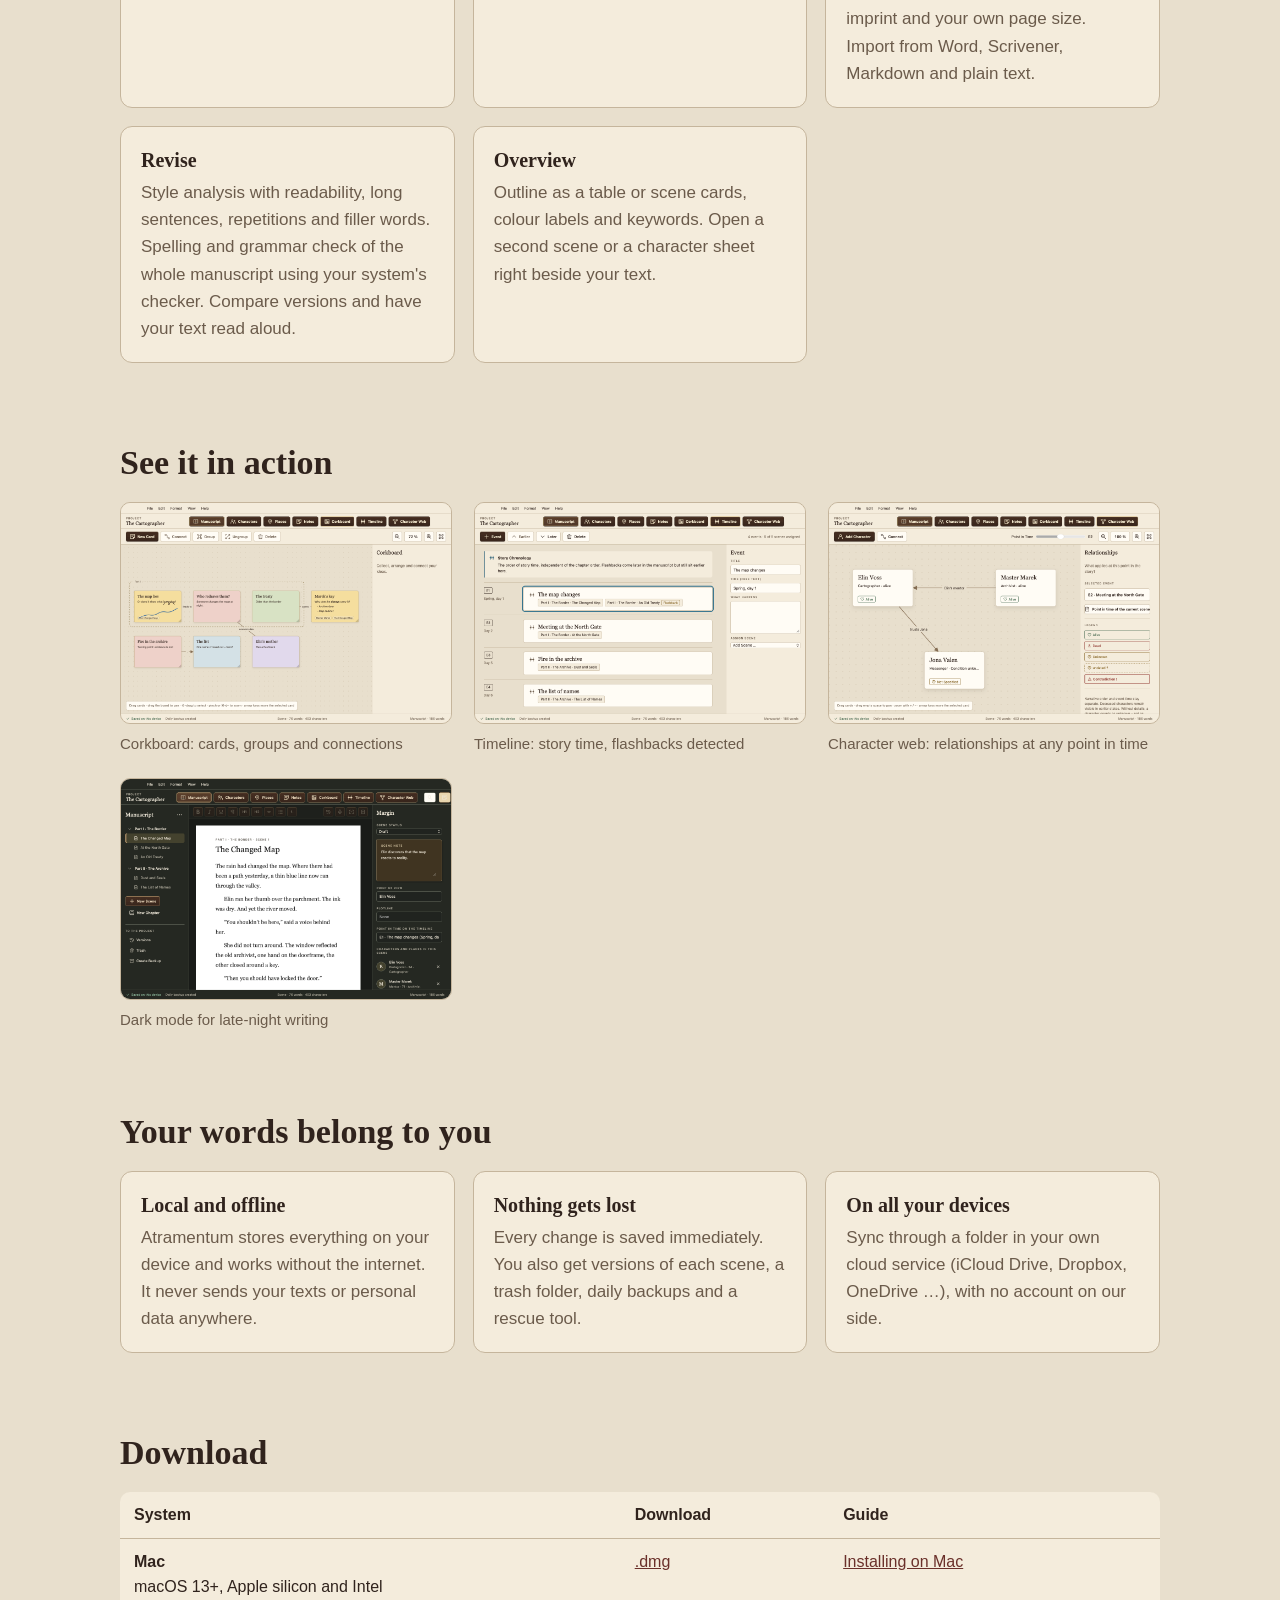
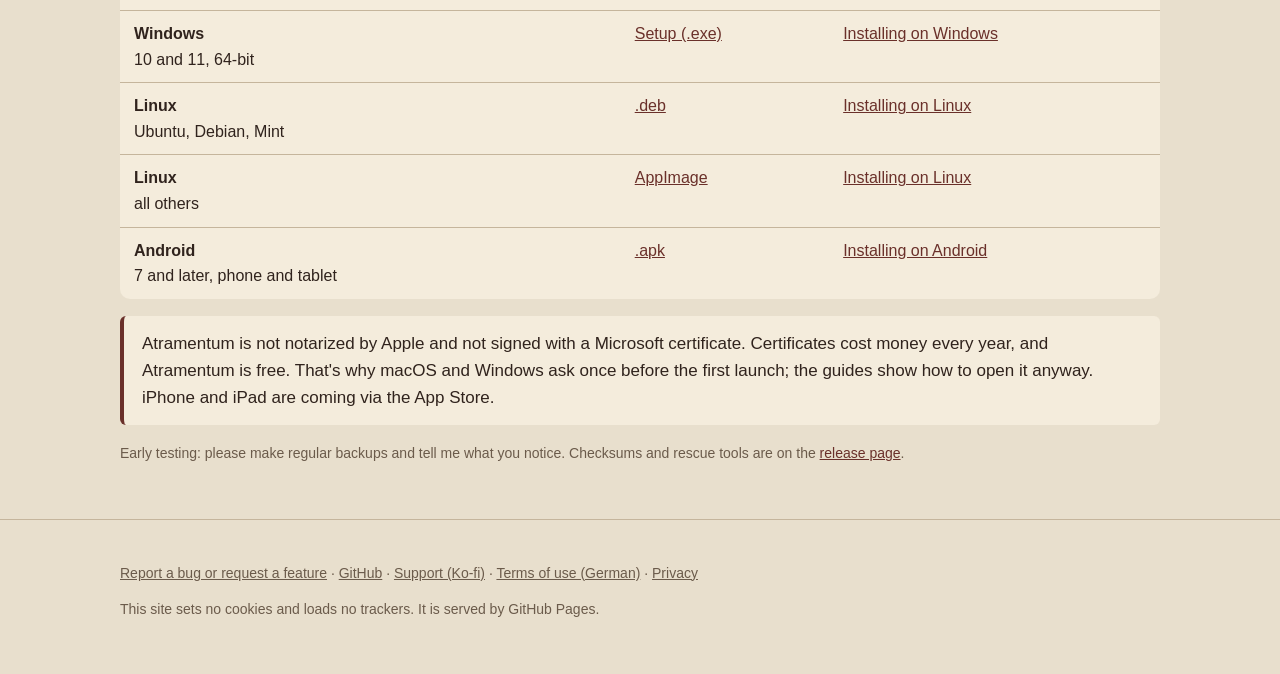
==== commit 28214d54: "Webseite: Version 0.1.9" ====
--- a/docs/en/index.html
+++ b/docs/en/index.html
@@ -48,7 +48,7 @@
       <a class="knopf haupt" href="https://github.com/SammiElPadre/Atramentum/releases/latest" data-hauptdownload="Download for {system}">Download for free</a>
       <a class="knopf" href="#download">All systems</a>
     </div>
-    <p class="klein">Version <span data-version>0.1.8</span> · early testing · 6 languages<span data-downloads hidden> · <span data-zahl></span> downloads</span></p>
+    <p class="klein">Version <span data-version>0.1.9</span> · early testing · 6 languages<span data-downloads hidden> · <span data-zahl></span> downloads</span></p>
     <img class="bildschirm" src="../bilder/en/manuskript.png" width="1200" height="800" alt="Atramentum with chapters and scenes on the left, the text in the middle and scene details in the margin">
   </div>
 
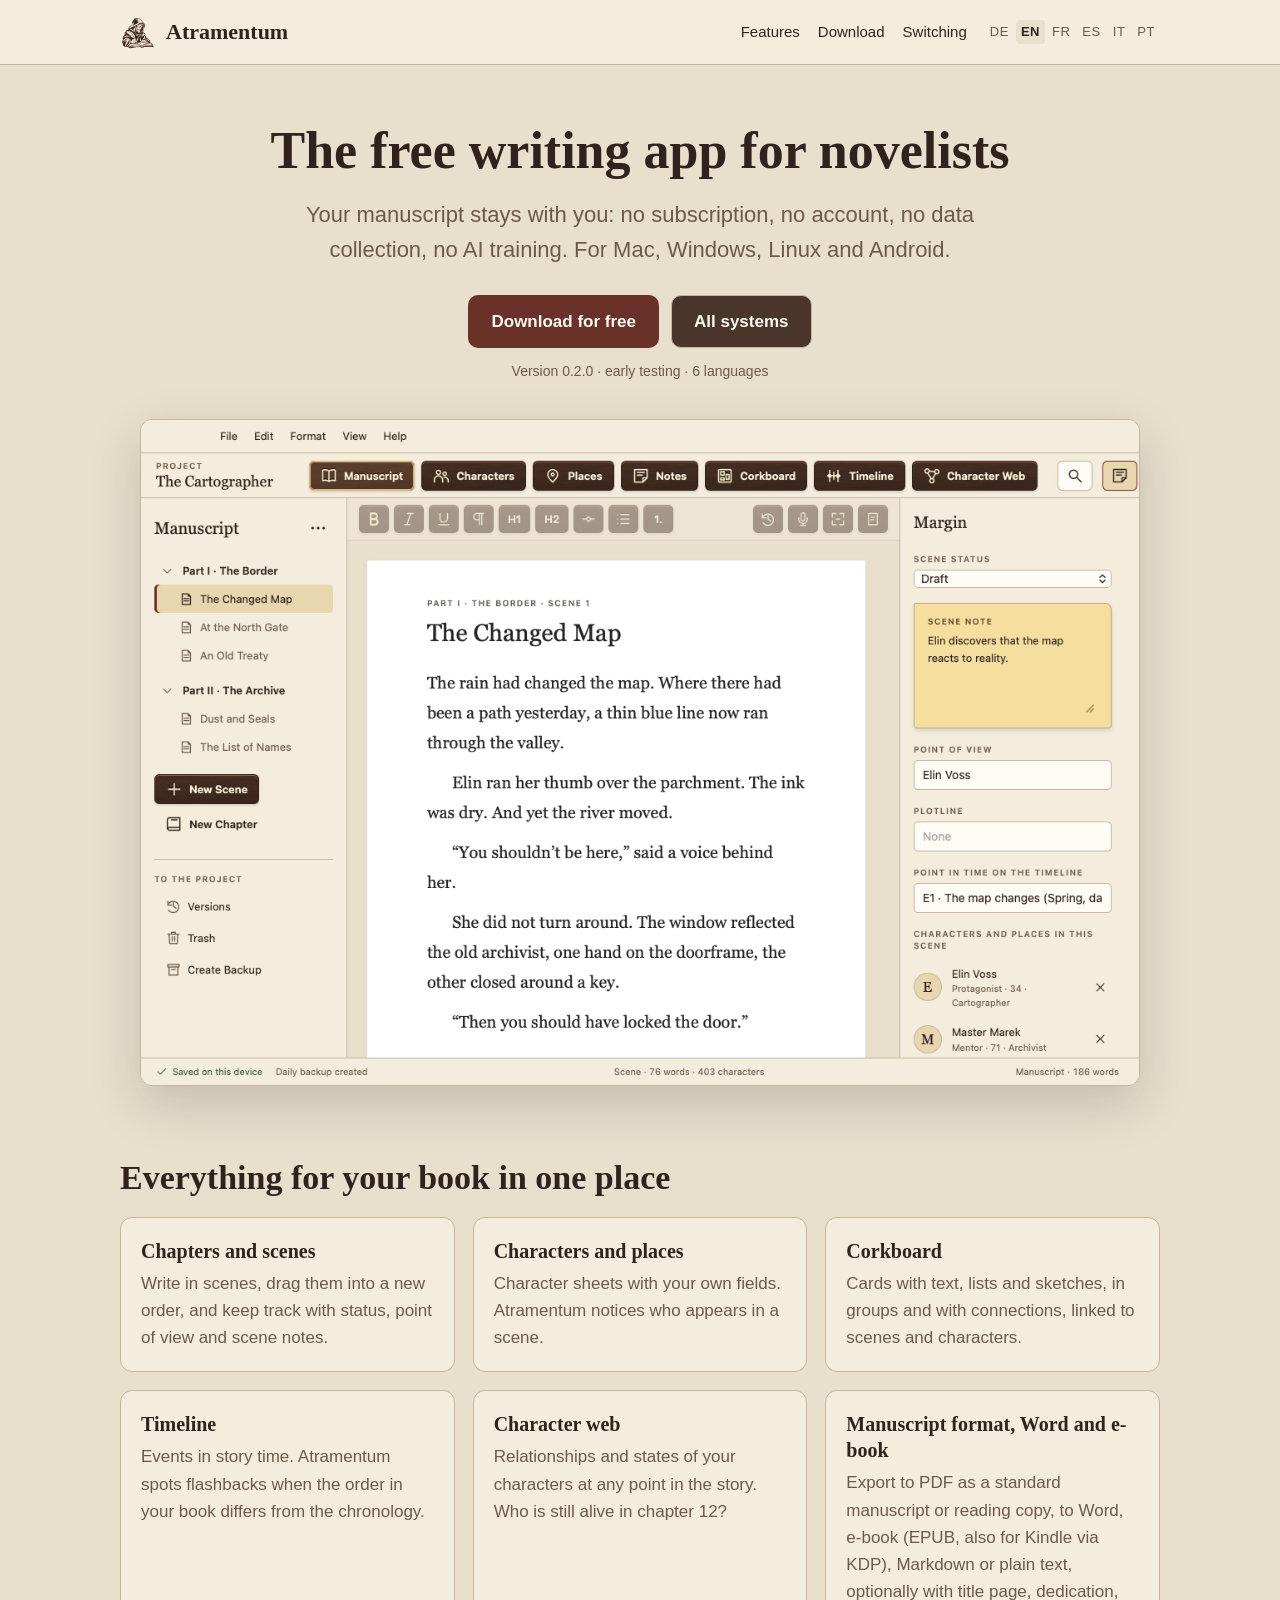
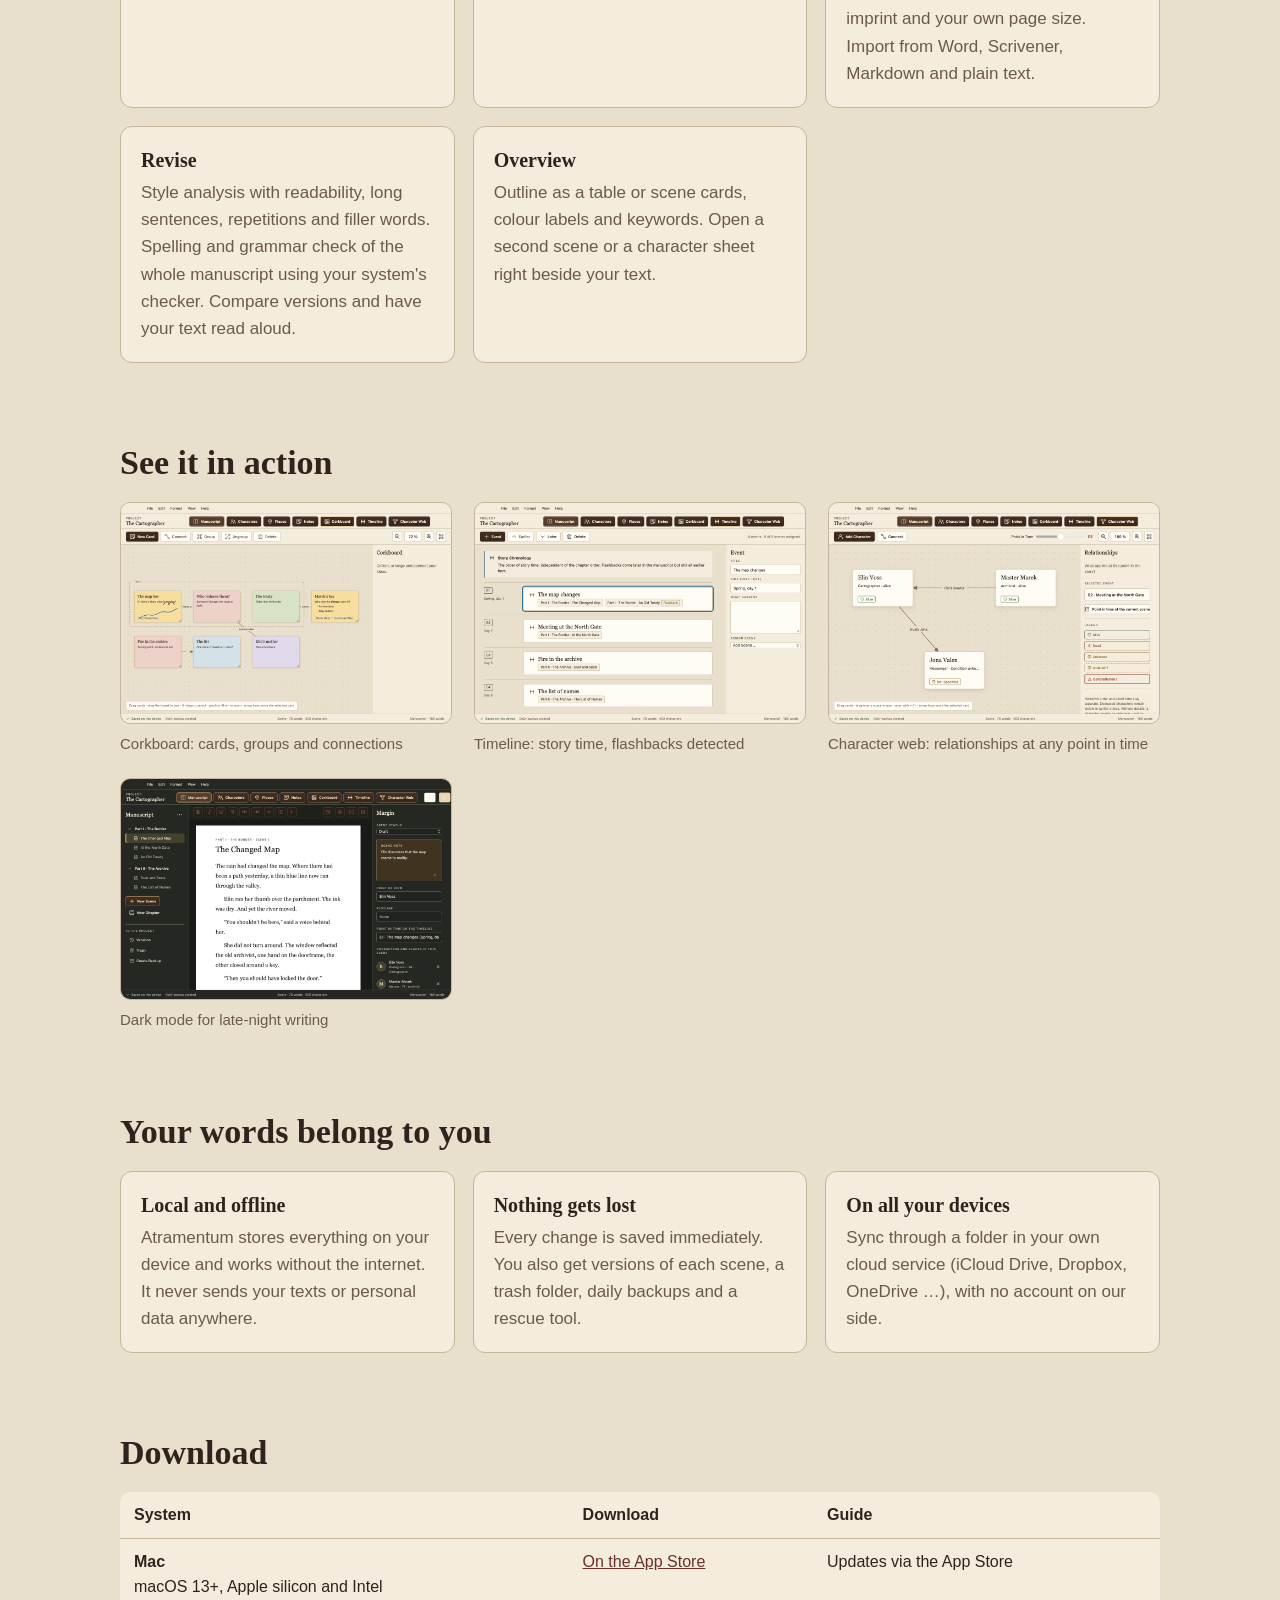
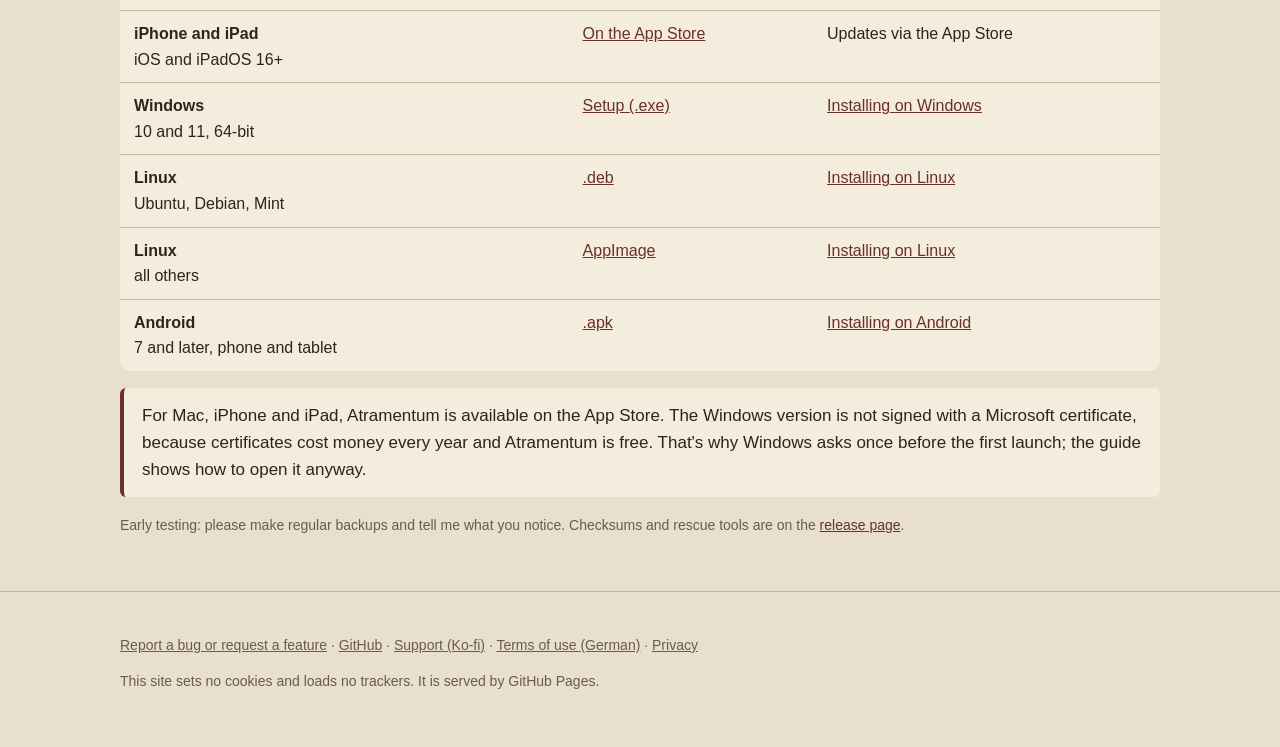
==== commit 11d3dfa8: "Webseite: Mac, iPhone und iPad über den App Store (EU-Store seit 20.11.2026), Version 0.2.0" ====
--- a/docs/en/index.html
+++ b/docs/en/index.html
@@ -48,7 +48,7 @@
       <a class="knopf haupt" href="https://github.com/SammiElPadre/Atramentum/releases/latest" data-hauptdownload="Download for {system}">Download for free</a>
       <a class="knopf" href="#download">All systems</a>
     </div>
-    <p class="klein">Version <span data-version>0.1.9</span> · early testing · 6 languages<span data-downloads hidden> · <span data-zahl></span> downloads</span></p>
+    <p class="klein">Version <span data-version>0.2.0</span> · early testing · 6 languages<span data-downloads hidden> · <span data-zahl></span> downloads</span></p>
     <img class="bildschirm" src="../bilder/en/manuskript.png" width="1200" height="800" alt="Atramentum with chapters and scenes on the left, the text in the middle and scene details in the margin">
   </div>
 
@@ -98,7 +98,8 @@
         <table>
           <thead><tr><th>System</th><th>Download</th><th>Guide</th></tr></thead>
           <tbody>
-            <tr><td><strong>Mac</strong><br>macOS 13+, Apple silicon and Intel</td><td><a data-plattform="mac" href="https://github.com/SammiElPadre/Atramentum/releases/latest">.dmg</a></td><td><a href="https://github.com/SammiElPadre/Atramentum/blob/main/docs/Installation-Mac.en.txt">Installing on Mac</a></td></tr>
+            <tr><td><strong>Mac</strong><br>macOS 13+, Apple silicon and Intel</td><td><a href="https://apps.apple.com/app/id6834542214">On the App Store</a></td><td>Updates via the App Store</td></tr>
+            <tr><td><strong>iPhone and iPad</strong><br>iOS and iPadOS 16+</td><td><a href="https://apps.apple.com/app/id6834542214">On the App Store</a></td><td>Updates via the App Store</td></tr>
             <tr><td><strong>Windows</strong><br>10 and 11, 64-bit</td><td><a data-plattform="windows" href="https://github.com/SammiElPadre/Atramentum/releases/latest">Setup (.exe)</a></td><td><a href="https://github.com/SammiElPadre/Atramentum/blob/main/docs/Installation-Windows.en.txt">Installing on Windows</a></td></tr>
             <tr><td><strong>Linux</strong><br>Ubuntu, Debian, Mint</td><td><a data-plattform="linux-deb" href="https://github.com/SammiElPadre/Atramentum/releases/latest">.deb</a></td><td><a href="https://github.com/SammiElPadre/Atramentum/blob/main/docs/Installation-Linux.en.txt">Installing on Linux</a></td></tr>
             <tr><td><strong>Linux</strong><br>all others</td><td><a data-plattform="linux-appimage" href="https://github.com/SammiElPadre/Atramentum/releases/latest">AppImage</a></td><td><a href="https://github.com/SammiElPadre/Atramentum/blob/main/docs/Installation-Linux.en.txt">Installing on Linux</a></td></tr>
@@ -106,7 +107,7 @@
           </tbody>
         </table>
       </div>
-      <p class="hinweis">Atramentum is not notarized by Apple and not signed with a Microsoft certificate. Certificates cost money every year, and Atramentum is free. That's why macOS and Windows ask once before the first launch; the guides show how to open it anyway. iPhone and iPad are coming via the App Store.</p>
+      <p class="hinweis">For Mac, iPhone and iPad, Atramentum is available on the App Store. The Windows version is not signed with a Microsoft certificate, because certificates cost money every year and Atramentum is free. That's why Windows asks once before the first launch; the guide shows how to open it anyway.</p>
       <p class="klein">Early testing: please make regular backups and tell me what you notice. Checksums and rescue tools are on the <a href="https://github.com/SammiElPadre/Atramentum/releases/latest">release page</a>.</p>
     </div>
   </section>
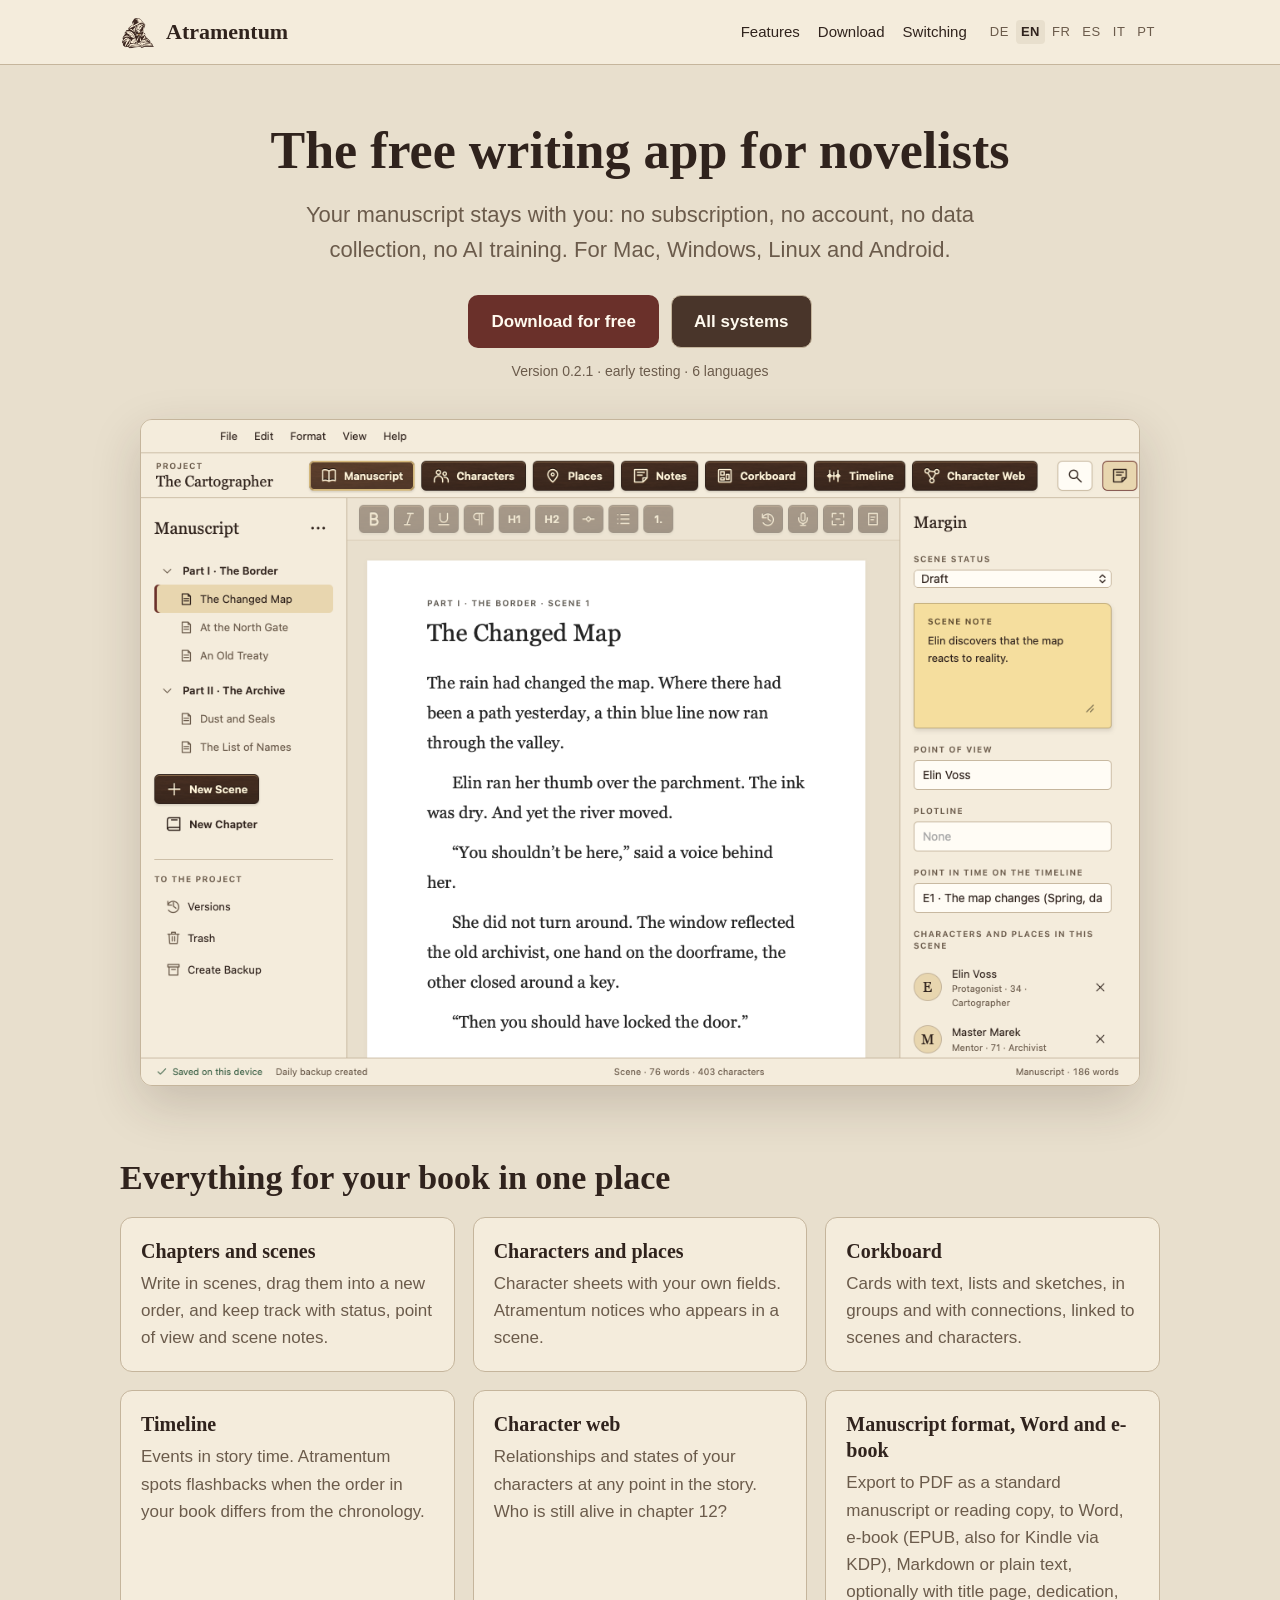
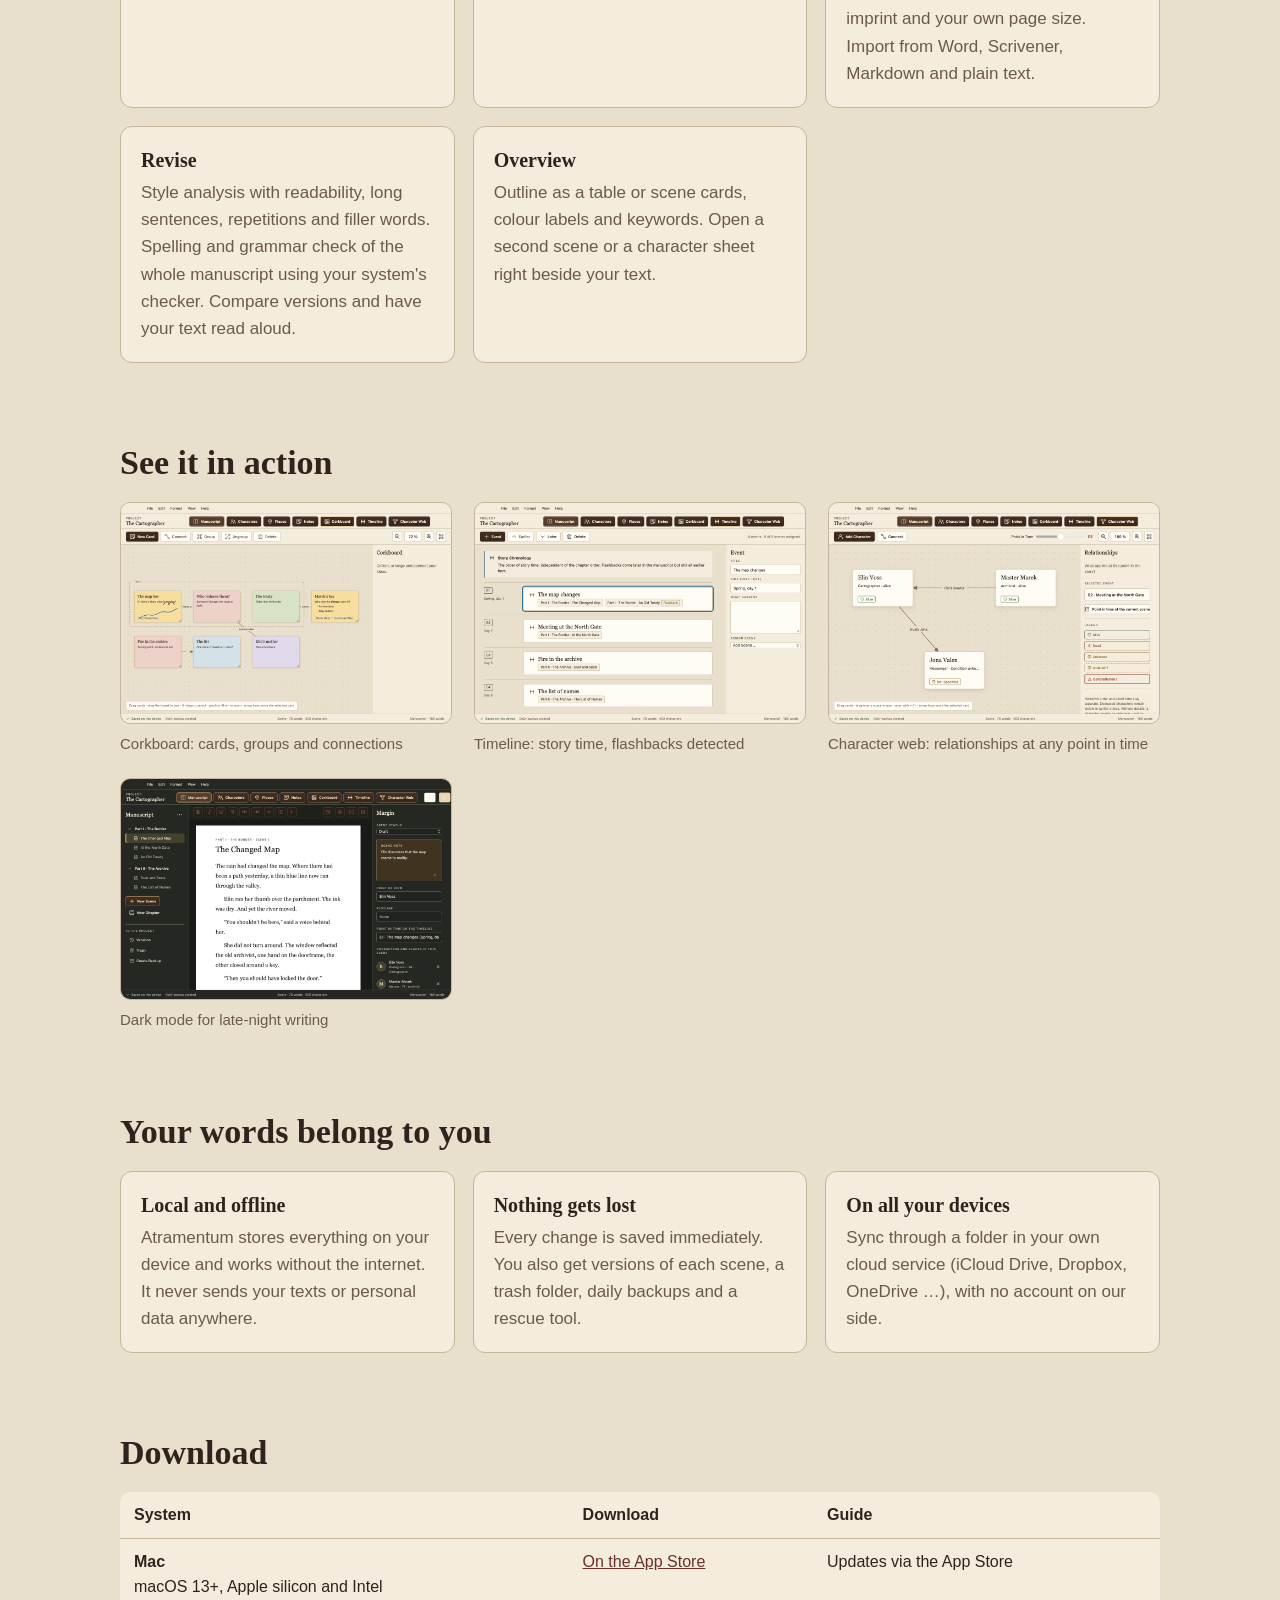
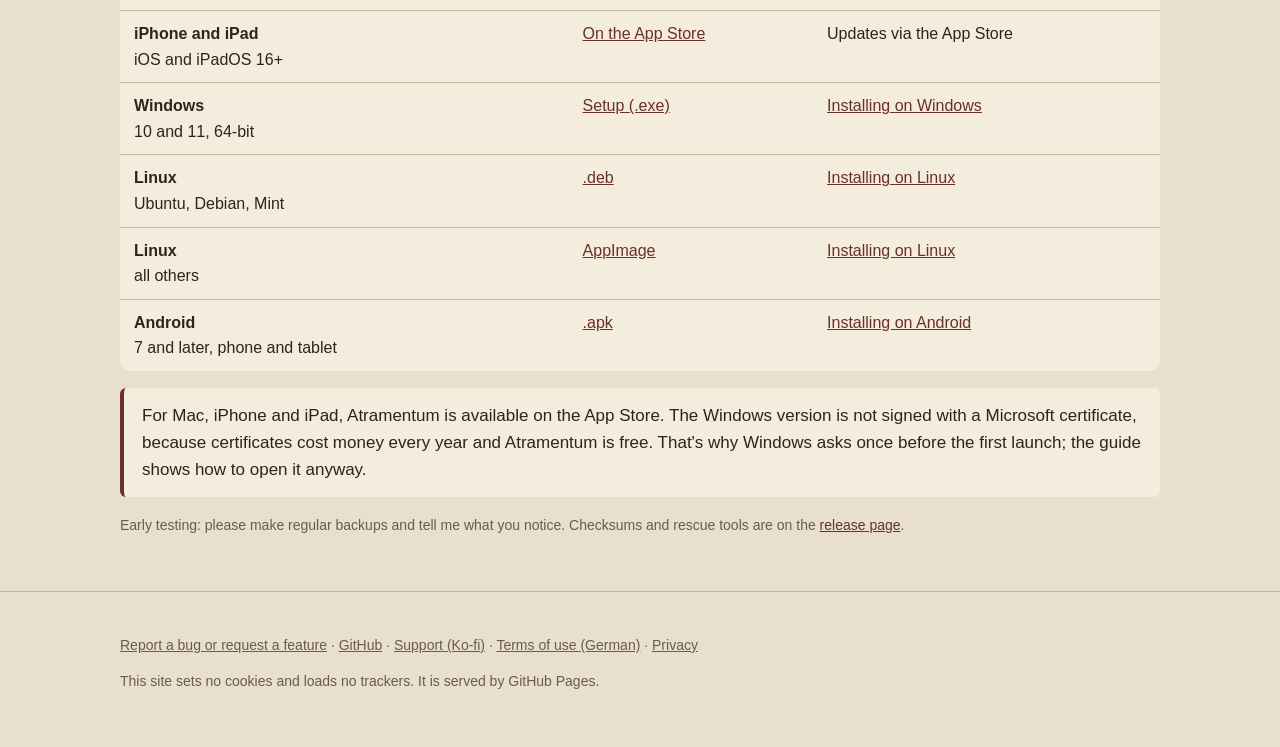
==== commit ad173b92: "Webseite: Version 0.2.1" ====
--- a/docs/en/index.html
+++ b/docs/en/index.html
@@ -48,7 +48,7 @@
       <a class="knopf haupt" href="https://github.com/SammiElPadre/Atramentum/releases/latest" data-hauptdownload="Download for {system}">Download for free</a>
       <a class="knopf" href="#download">All systems</a>
     </div>
-    <p class="klein">Version <span data-version>0.2.0</span> · early testing · 6 languages<span data-downloads hidden> · <span data-zahl></span> downloads</span></p>
+    <p class="klein">Version <span data-version>0.2.1</span> · early testing · 6 languages<span data-downloads hidden> · <span data-zahl></span> downloads</span></p>
     <img class="bildschirm" src="../bilder/en/manuskript.png" width="1200" height="800" alt="Atramentum with chapters and scenes on the left, the text in the middle and scene details in the margin">
   </div>
 
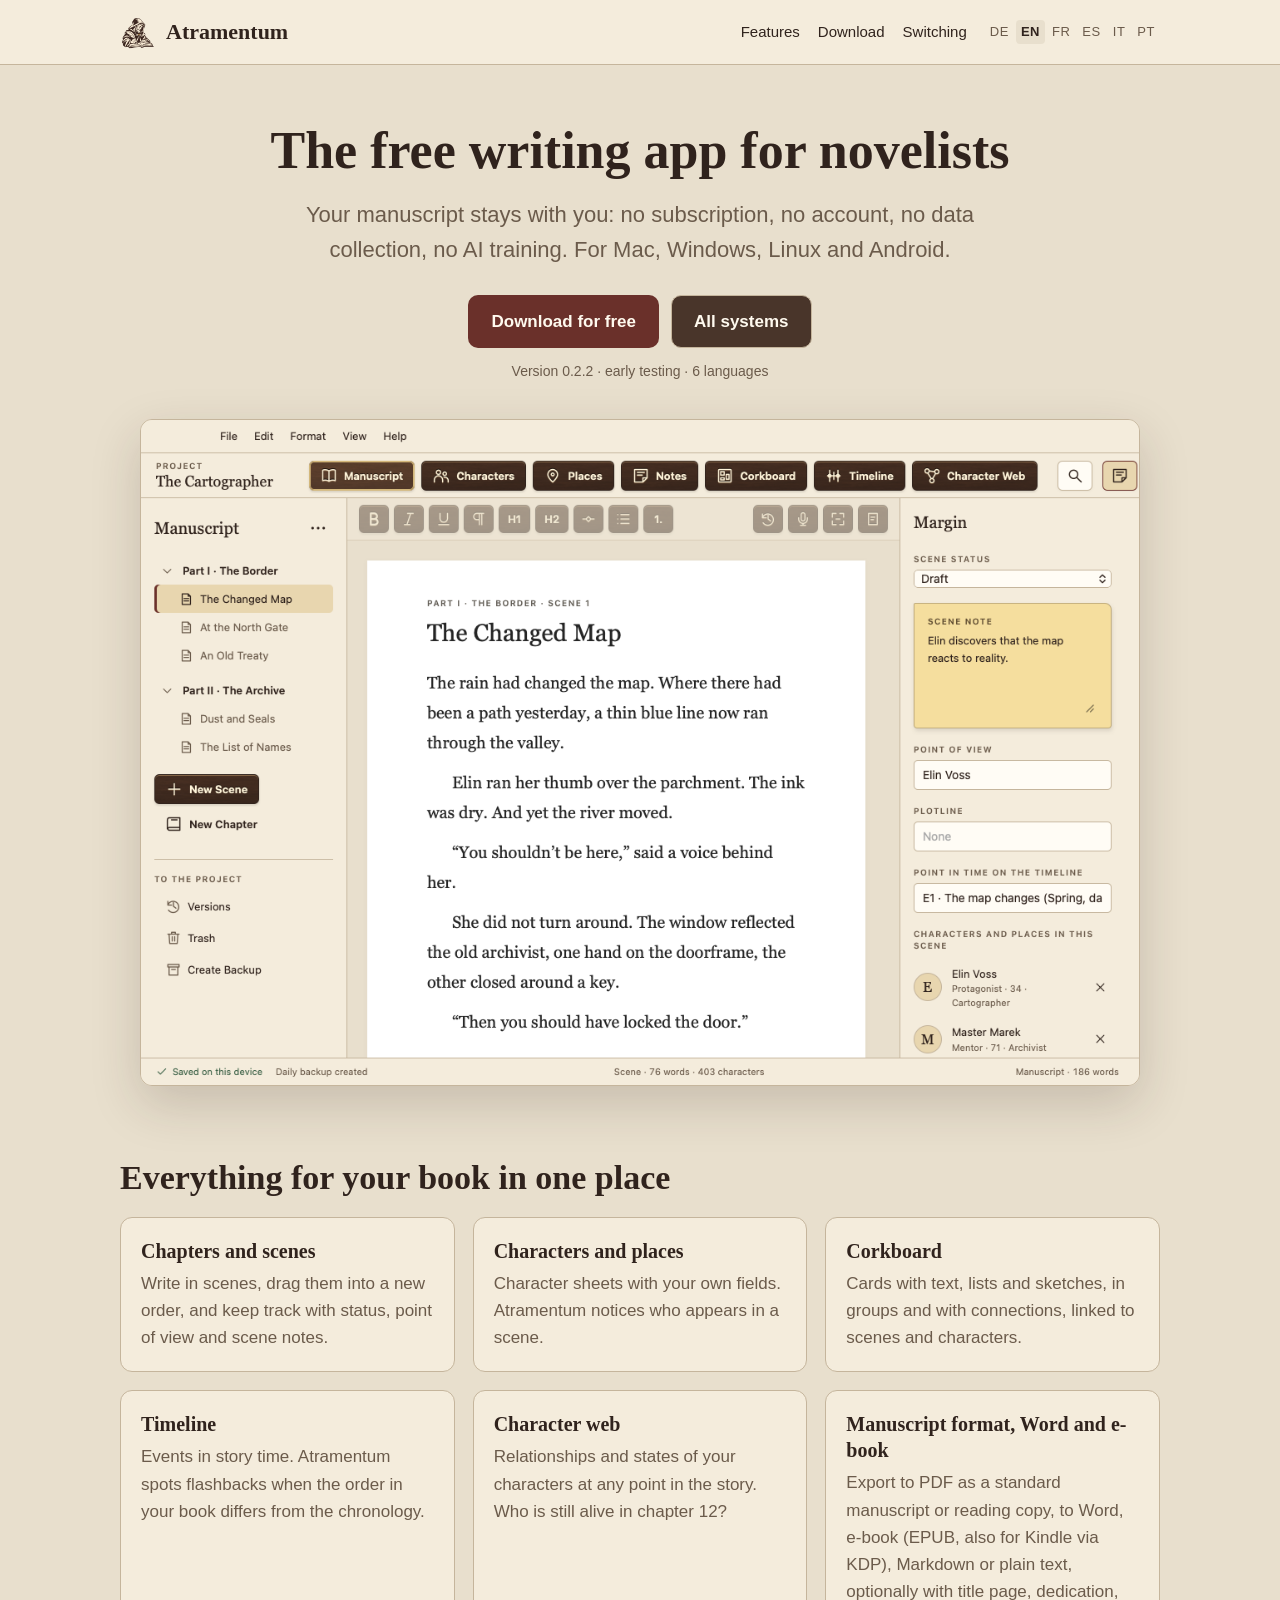
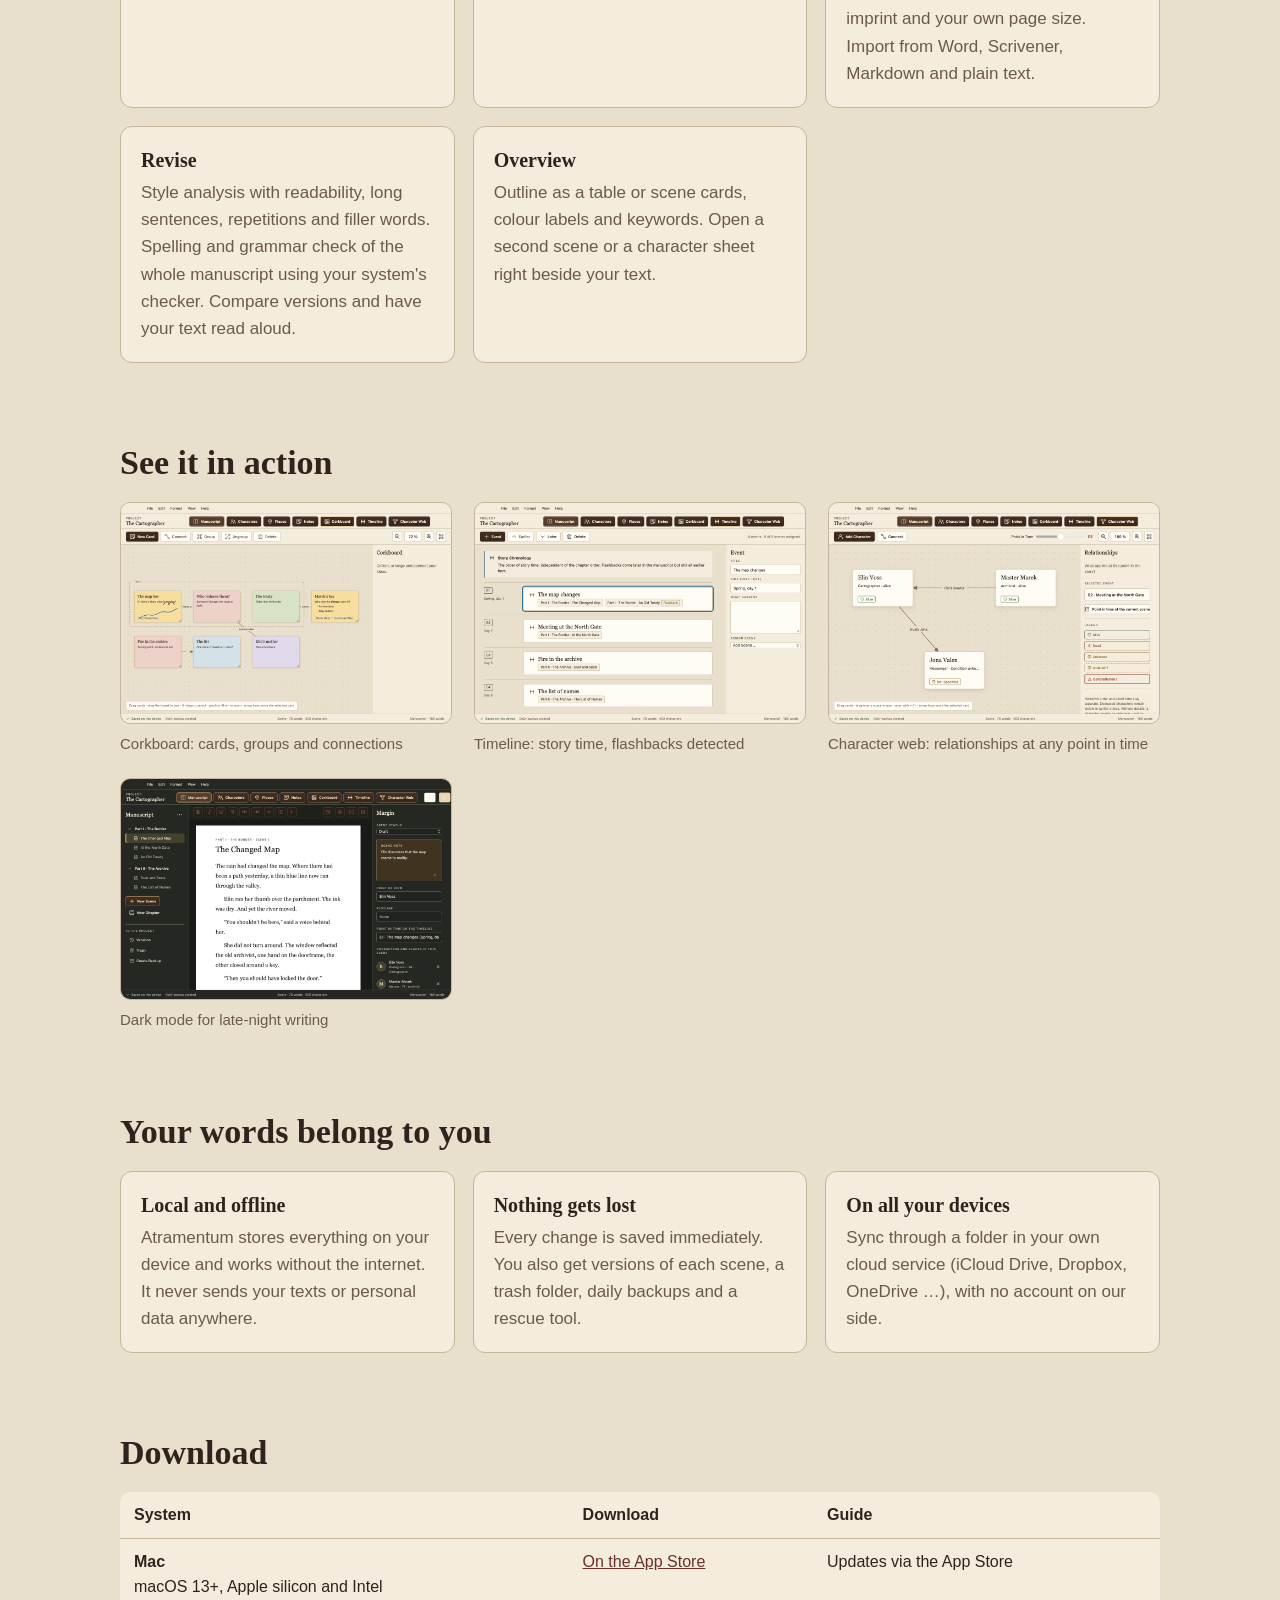
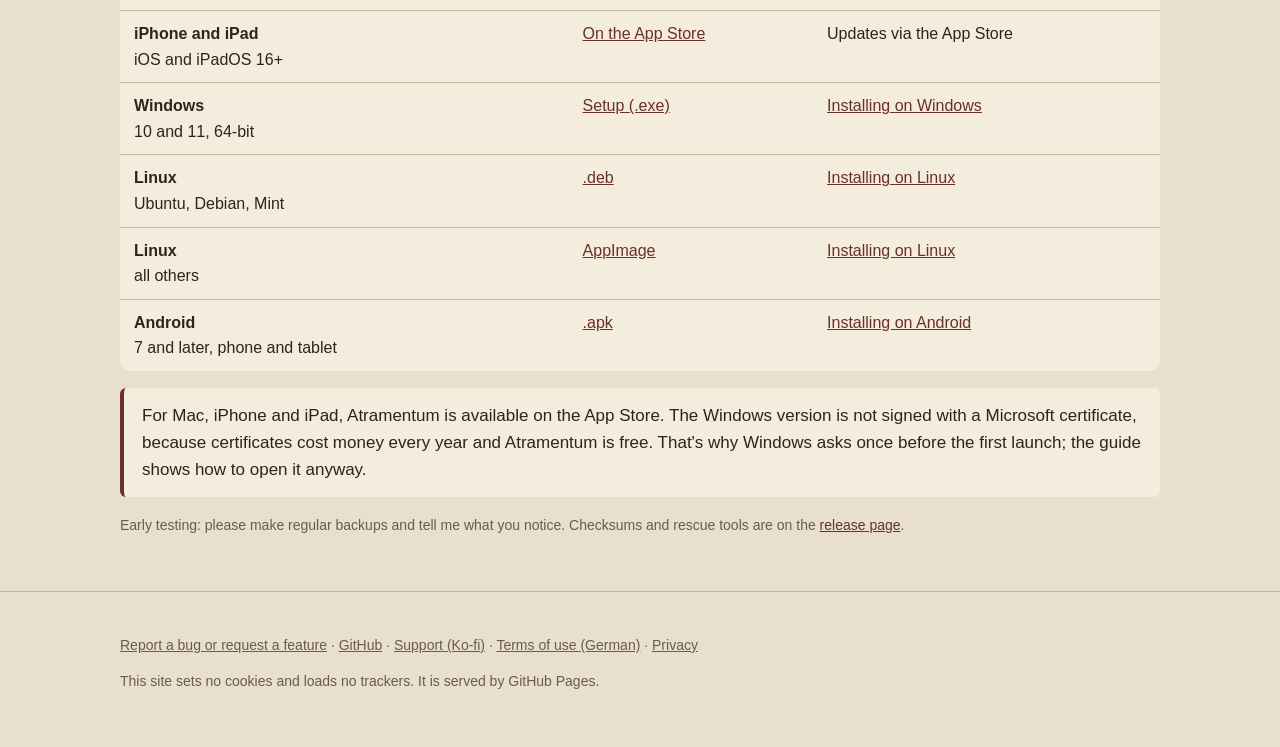
==== commit e65c02d1: "Webseite: Version 0.2.2" ====
--- a/docs/en/index.html
+++ b/docs/en/index.html
@@ -48,7 +48,7 @@
       <a class="knopf haupt" href="https://github.com/SammiElPadre/Atramentum/releases/latest" data-hauptdownload="Download for {system}">Download for free</a>
       <a class="knopf" href="#download">All systems</a>
     </div>
-    <p class="klein">Version <span data-version>0.2.1</span> · early testing · 6 languages<span data-downloads hidden> · <span data-zahl></span> downloads</span></p>
+    <p class="klein">Version <span data-version>0.2.2</span> · early testing · 6 languages<span data-downloads hidden> · <span data-zahl></span> downloads</span></p>
     <img class="bildschirm" src="../bilder/en/manuskript.png" width="1200" height="800" alt="Atramentum with chapters and scenes on the left, the text in the middle and scene details in the margin">
   </div>
 
